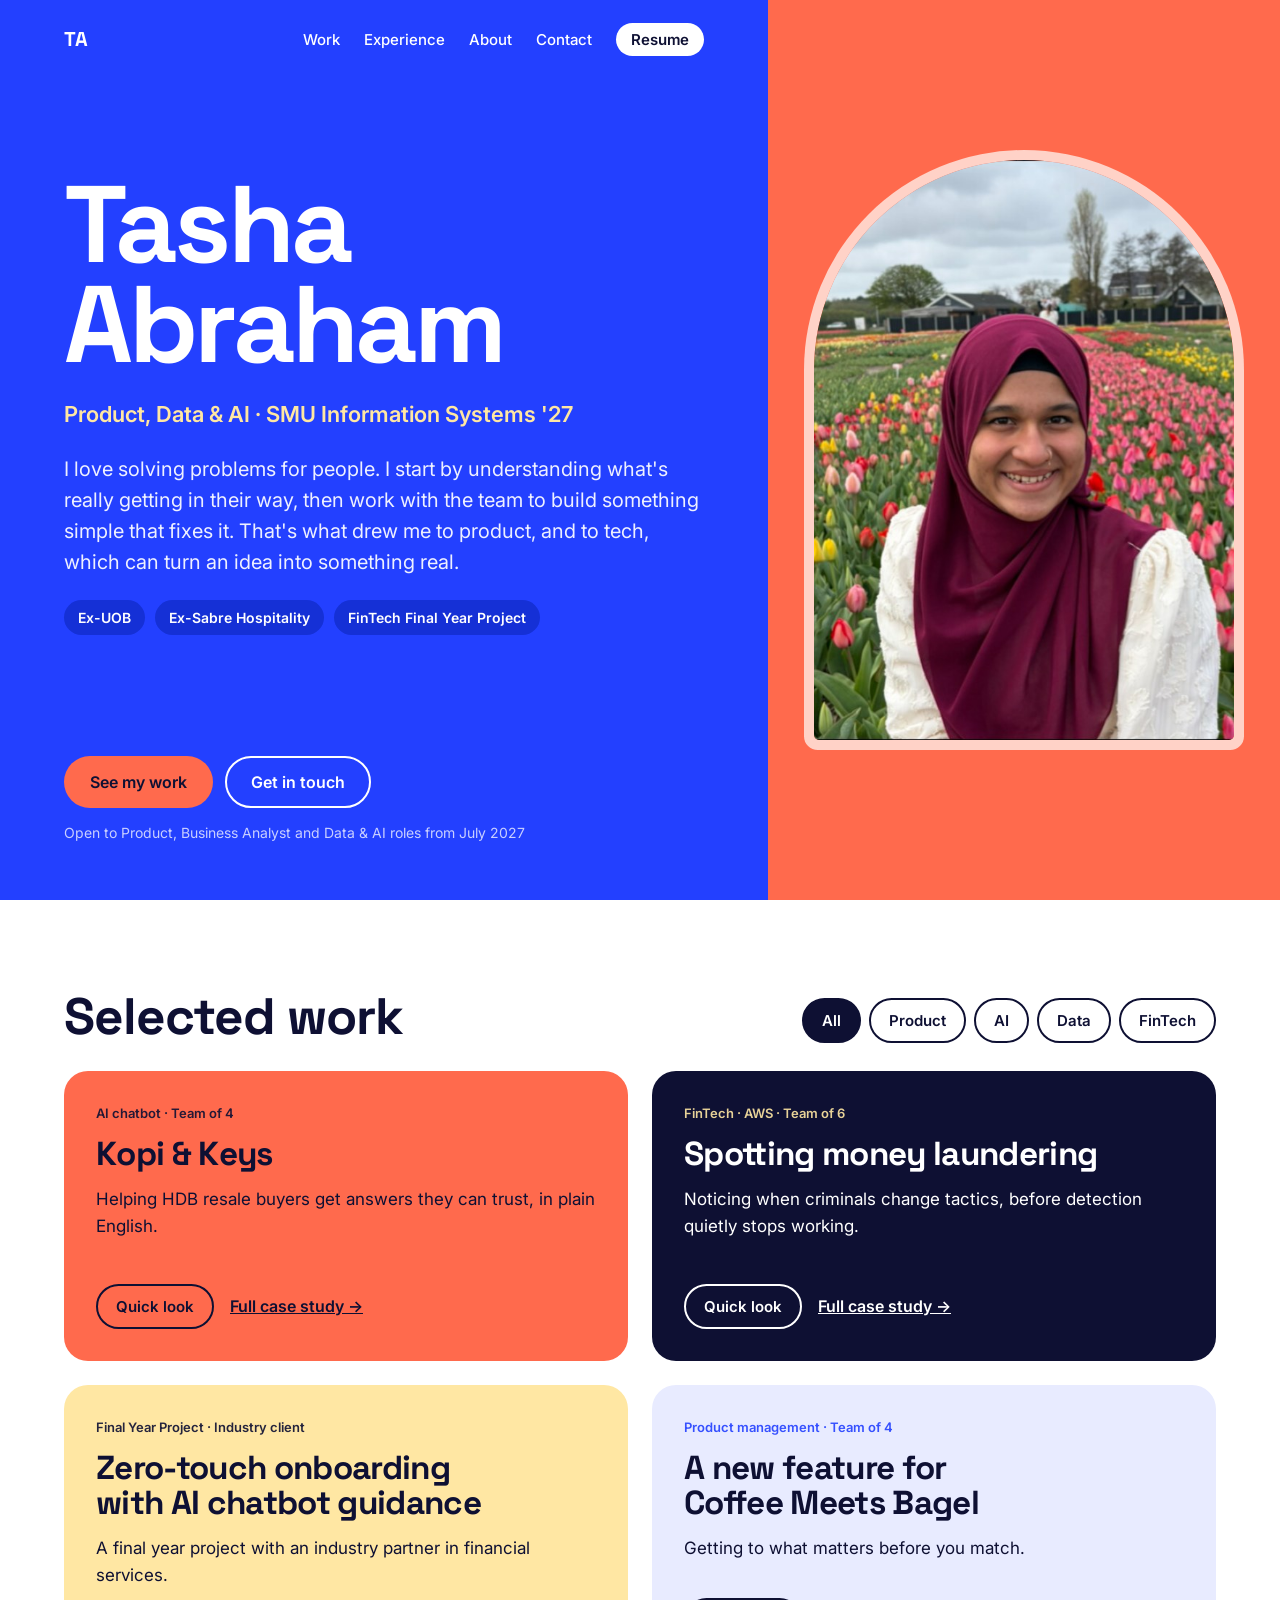
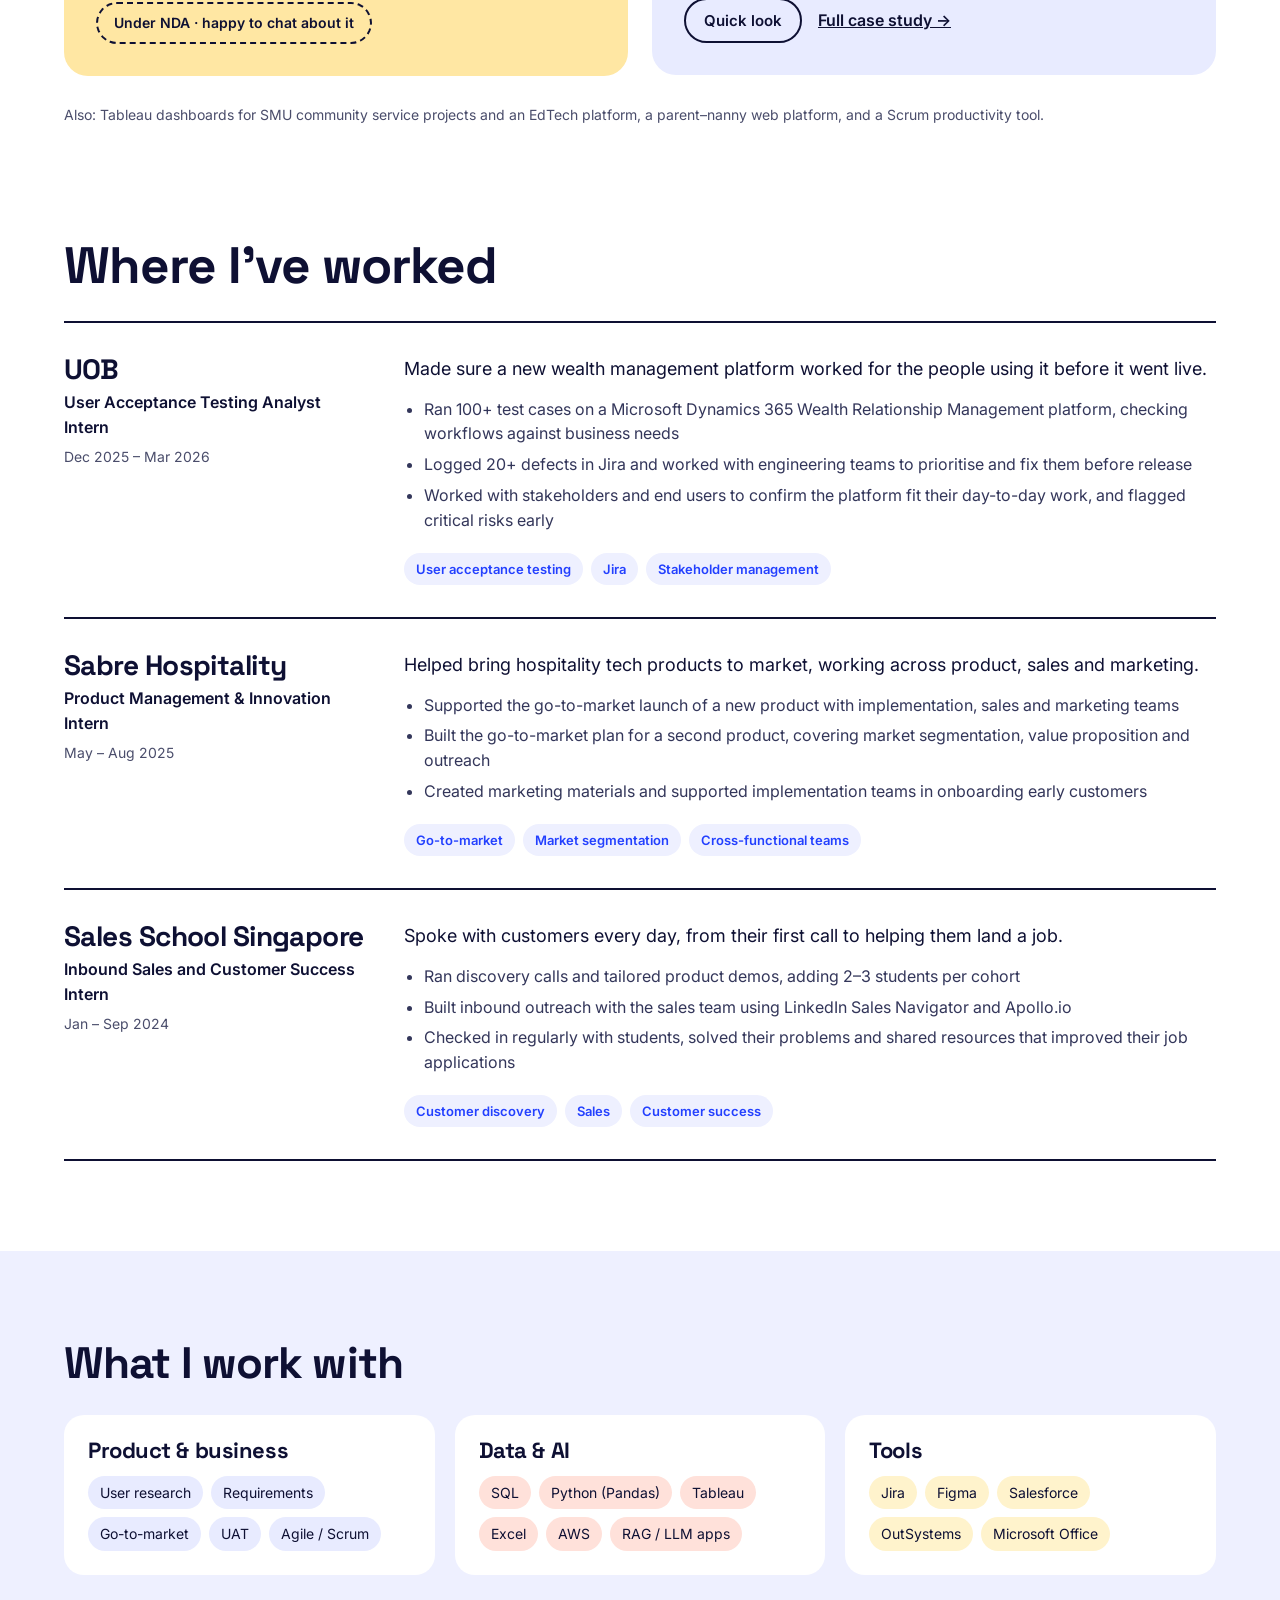
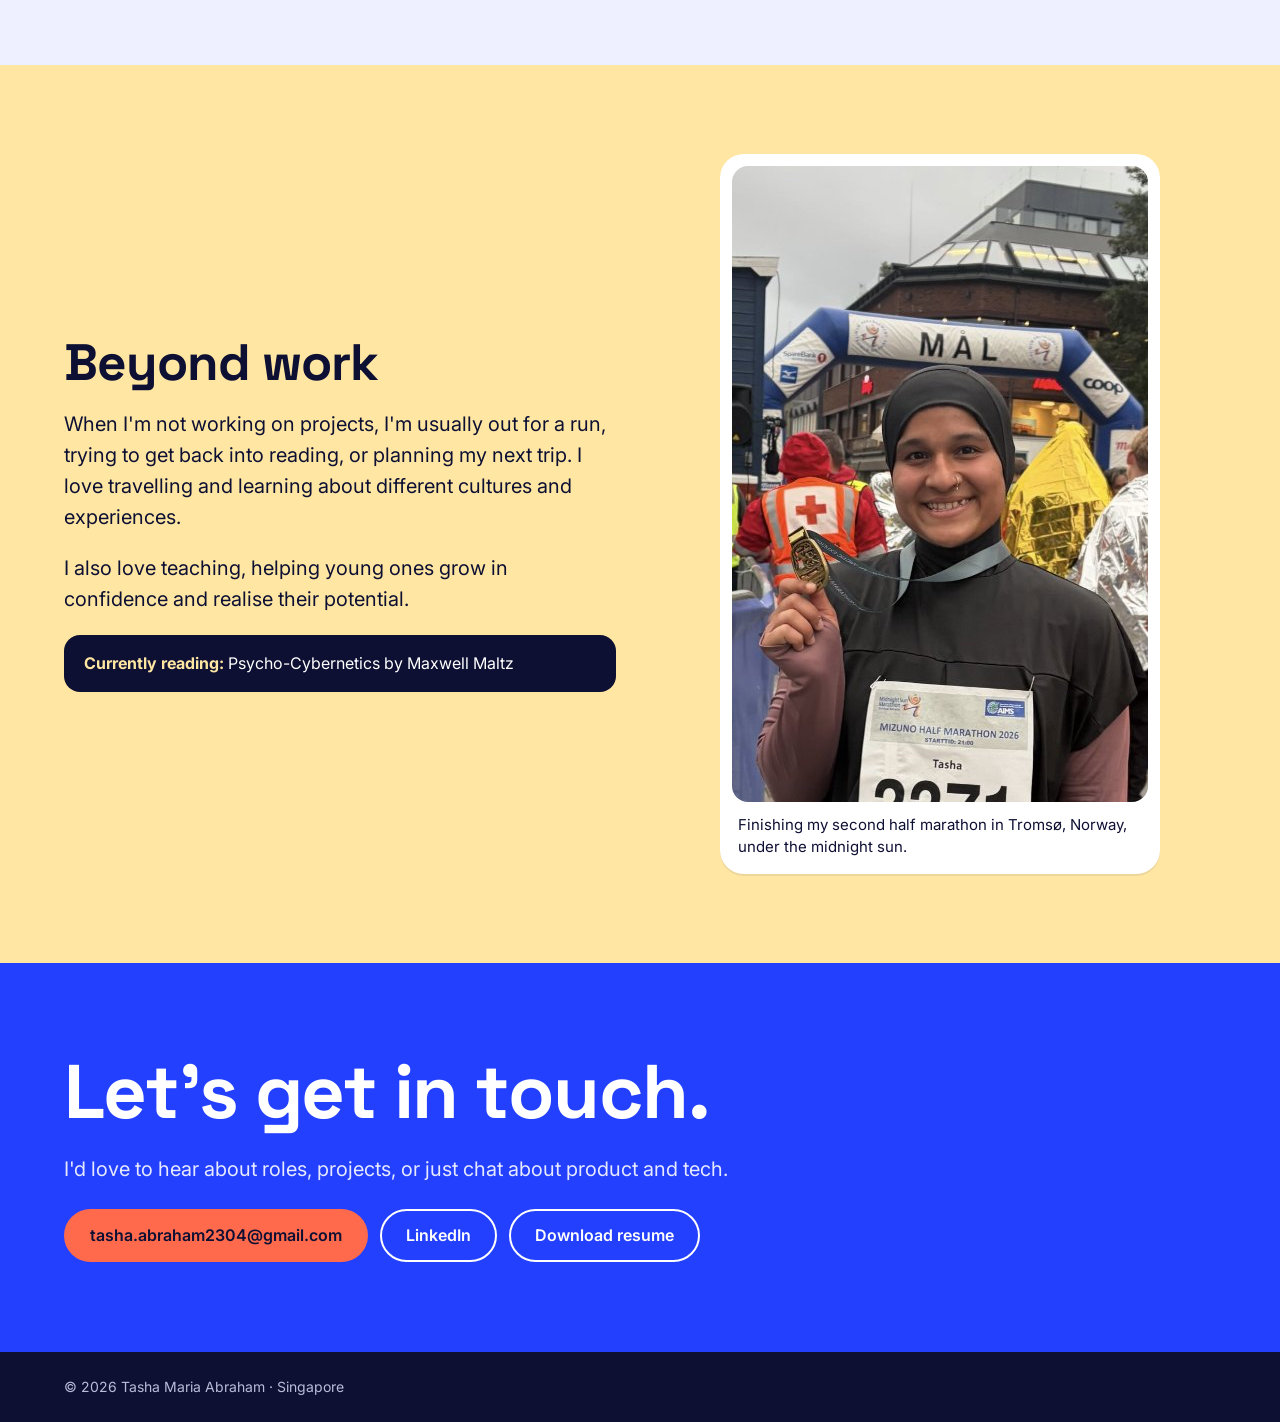
==== index.html @ 95b57c7f "Add files via upload" ====
<!DOCTYPE html>
<html lang="en">
<head>
<meta charset="utf-8">
<meta name="viewport" content="width=device-width, initial-scale=1">
<title>Tasha Abraham</title>
<meta name="description" content="Tasha Abraham: Product, Data & AI. SMU Information Systems, graduating July 2027.">
<link rel="preconnect" href="https://fonts.googleapis.com">
<link rel="preconnect" href="https://fonts.gstatic.com" crossorigin>
<link href="https://fonts.googleapis.com/css2?family=Space+Grotesk:wght@500;700&family=Inter:wght@400;500;600&display=swap" rel="stylesheet">
<link rel="stylesheet" href="style.css">
</head>
<body>

<section class="hero" id="top">
<div class="hero-main">
<nav class="nav" aria-label="Main">
<span class="logo">TA</span>
<ul>
<li><a href="#work">Work</a></li>
<li><a href="#experience">Experience</a></li>
<li><a href="#about">About</a></li>
<li><a href="#contact">Contact</a></li>
<li><a class="resume" href="Tasha_Abraham_Resume.pdf">Resume</a></li>
</ul>
</nav>
<div class="stack" style="gap:22px">
<h1>Tasha<br>Abraham</h1>
<p class="tag">Product, Data &amp; AI · SMU Information Systems '27</p>
<p class="lead" style="max-width:32em;color:#eef0ff">I love solving problems for people. I start by understanding what's really getting in their way, then work with the team to build something simple that fixes it. That's what drew me to product, and to tech, which can turn an idea into something real.</p>
<div class="row" style="gap:10px"><span class="chip">Ex-UOB</span><span class="chip">Ex-Sabre Hospitality</span><span class="chip">FinTech Final Year Project</span></div>
</div>
<div class="stack" style="gap:14px">
<div class="row"><a class="btn btn-coral" href="#work">See my work</a><a class="btn btn-line" href="#contact">Get in touch</a></div>
<p class="small" style="color:#c9cfff">Open to Product, Business Analyst and Data &amp; AI roles from July 2027</p>
</div>
</div>
<div class="hero-photo"><img src="assets/tasha.jpg" alt="Tasha smiling in a tulip field" width="420" height="580"></div>
</section>

<section class="band" id="work">
<div class="wrap stack" style="gap:28px">
<div class="row" style="justify-content:space-between;align-items:flex-end;gap:20px">
<h2 class="h2">Selected work</h2>
<div class="filters" role="group" aria-label="Filter projects">
<button class="filter" type="button" data-f="all" aria-pressed="true">All</button>
<button class="filter" type="button" data-f="product" aria-pressed="false">Product</button>
<button class="filter" type="button" data-f="ai" aria-pressed="false">AI</button>
<button class="filter" type="button" data-f="data" aria-pressed="false">Data</button>
<button class="filter" type="button" data-f="fintech" aria-pressed="false">FinTech</button>
</div>
</div>
<div class="cards">

<article class="card c-coral" data-tags="ai data">
<p class="kicker">AI chatbot · Team of 4</p>
<h3>Kopi &amp; Keys</h3>
<p class="lead" style="font-size:17px">Helping HDB resale buyers get answers they can trust, in plain English.</p>
<div class="more" id="more-kopi" hidden>
<p><strong>The problem:</strong> Buyers have to piece together rules from dozens of official pages and raw price data, and generic chatbots can be wrong.</p>
<p><strong>What we built:</strong> An AI advisor that quotes official rules and calculates prices from real sales, checking every fact before showing it.</p>
<p><strong>What happened:</strong> 18 of 21 price figures right, versus 0 for the same AI without our tools.</p>
</div>
<div class="actions"><button class="toggle" type="button" aria-expanded="false" aria-controls="more-kopi">Quick look</button><a href="kopi-keys.html">Full case study →</a></div>
</article>

<article class="card c-ink" data-tags="data fintech">
<p class="kicker">FinTech · AWS · Team of 6</p>
<h3>Spotting money laundering</h3>
<p class="lead" style="font-size:17px">Noticing when criminals change tactics, before detection quietly stops working.</p>
<div class="more" id="more-aml" hidden>
<p><strong>The problem:</strong> Laundering tactics change over time, and detection rules can stop catching them without anyone noticing.</p>
<p><strong>What we built:</strong> A weekly AWS pipeline that flags suspicious payments and warns when tactics really shift.</p>
<p><strong>What happened:</strong> New tactics were confirmed within 2 weeks, with no false alarms on the control data.</p>
</div>
<div class="actions"><button class="toggle" type="button" aria-expanded="false" aria-controls="more-aml">Quick look</button><a href="aml.html">Full case study →</a></div>
</article>

<article class="card c-butter" data-tags="product ai fintech">
<p class="kicker">Final Year Project · Industry client</p>
<h3>Zero-touch onboarding with AI chatbot guidance</h3>
<p class="lead" style="font-size:17px">A final year project with an industry partner in financial services.</p>
<div class="actions"><span class="nda">Under NDA · happy to chat about it</span></div>
</article>

<article class="card c-lav" data-tags="product">
<p class="kicker" style="color:var(--blue)">Product management · Team of 4</p>
<h3>A new feature for Coffee Meets Bagel</h3>
<p class="lead" style="font-size:17px">Getting to what matters before you match.</p>
<div class="more" id="more-cmb" hidden>
<p><strong>The problem:</strong> People chat for days before realising they were never compatible.</p>
<p><strong>What we built:</strong> A Figma prototype where you answer one of their prompts to send a like.</p>
<p><strong>What happened:</strong> Mentored by industry PMs, and learned to test every idea with real users.</p>
</div>
<div class="actions"><button class="toggle" type="button" aria-expanded="false" aria-controls="more-cmb">Quick look</button><a href="coffee-meets-bagel.html">Full case study →</a></div>
</article>

</div>
<p class="small muted">Also: Tableau dashboards for SMU community service projects and an EdTech platform, a parent–nanny web platform, and a Scrum productivity tool.</p>
</div>
</section>

<section class="band" id="experience" style="padding-top:24px">
<div class="wrap stack">
<h2 class="h2" style="margin-bottom:28px">Where I've worked</h2>
<div class="xp">
<div class="stack" style="gap:6px"><h3>UOB</h3><p style="font-weight:600">User Acceptance Testing Analyst Intern</p><p class="muted small">Dec 2025 – Mar 2026</p></div>
<div class="stack" style="gap:14px"><p class="lead" style="font-size:18px">Made sure a new wealth management platform worked for the people using it before it went live.</p>
<ul><li>Ran 100+ test cases on a Microsoft Dynamics 365 Wealth Relationship Management platform, checking workflows against business needs</li><li>Logged 20+ defects in Jira and worked with engineering teams to prioritise and fix them before release</li><li>Worked with stakeholders and end users to confirm the platform fit their day-to-day work, and flagged critical risks early</li></ul>
<div class="tags"><span>User acceptance testing</span><span>Jira</span><span>Stakeholder management</span></div></div>
</div>
<div class="xp">
<div class="stack" style="gap:6px"><h3>Sabre Hospitality</h3><p style="font-weight:600">Product Management &amp; Innovation Intern</p><p class="muted small">May – Aug 2025</p></div>
<div class="stack" style="gap:14px"><p class="lead" style="font-size:18px">Helped bring hospitality tech products to market, working across product, sales and marketing.</p>
<ul><li>Supported the go-to-market launch of a new product with implementation, sales and marketing teams</li><li>Built the go-to-market plan for a second product, covering market segmentation, value proposition and outreach</li><li>Created marketing materials and supported implementation teams in onboarding early customers</li></ul>
<div class="tags"><span>Go-to-market</span><span>Market segmentation</span><span>Cross-functional teams</span></div></div>
</div>
<div class="xp">
<div class="stack" style="gap:6px"><h3>Sales School Singapore</h3><p style="font-weight:600">Inbound Sales and Customer Success Intern</p><p class="muted small">Jan – Sep 2024</p></div>
<div class="stack" style="gap:14px"><p class="lead" style="font-size:18px">Spoke with customers every day, from their first call to helping them land a job.</p>
<ul><li>Ran discovery calls and tailored product demos, adding 2–3 students per cohort</li><li>Built inbound outreach with the sales team using LinkedIn Sales Navigator and Apollo.io</li><li>Checked in regularly with students, solved their problems and shared resources that improved their job applications</li></ul>
<div class="tags"><span>Customer discovery</span><span>Sales</span><span>Customer success</span></div></div>
</div>
</div>
</section>

<section class="band" style="background:var(--mist)">
<div class="wrap stack" style="gap:28px">
<h2 class="h2" style="font-size:clamp(30px,3.5vw,44px)">What I work with</h2>
<div class="grid3">
<div class="panel"><h3 style="font-size:22px">Product &amp; business</h3><div class="pills"><span style="background:var(--lav)">User research</span><span style="background:var(--lav)">Requirements</span><span style="background:var(--lav)">Go-to-market</span><span style="background:var(--lav)">UAT</span><span style="background:var(--lav)">Agile / Scrum</span></div></div>
<div class="panel"><h3 style="font-size:22px">Data &amp; AI</h3><div class="pills"><span style="background:#ffe1da">SQL</span><span style="background:#ffe1da">Python (Pandas)</span><span style="background:#ffe1da">Tableau</span><span style="background:#ffe1da">Excel</span><span style="background:#ffe1da">AWS</span><span style="background:#ffe1da">RAG / LLM apps</span></div></div>
<div class="panel"><h3 style="font-size:22px">Tools</h3><div class="pills"><span style="background:#fff3cc">Jira</span><span style="background:#fff3cc">Figma</span><span style="background:#fff3cc">Salesforce</span><span style="background:#fff3cc">OutSystems</span><span style="background:#fff3cc">Microsoft Office</span></div></div>
</div>
</div>
</section>

<section class="band" id="about" style="background:var(--butter)">
<div class="wrap beyond">
<div class="stack" style="gap:20px">
<h2 class="h2">Beyond work</h2>
<p class="lead">When I'm not working on projects, I'm usually out for a run, trying to get back into reading, or planning my next trip. I love travelling and learning about different cultures and experiences.</p>
<p class="lead">I also love teaching, helping young ones grow in confidence and realise their potential.</p>
<p class="reading"><strong>Currently reading:</strong> Psycho-Cybernetics by Maxwell Maltz</p>
</div>
<figure class="photo-card" style="max-width:440px;justify-self:center">
<img src="assets/run.jpg" alt="Tasha holding up her finisher's medal at the Tromsø half marathon finish line" width="568" height="636">
<figcaption>Finishing my second half marathon in Tromsø, Norway, under the midnight sun.</figcaption>
</figure>
</div>
</section>

<section class="band" id="contact" style="background:var(--blue);color:#fff">
<div class="wrap stack" style="gap:24px">
<h2 style="font-size:clamp(40px,6vw,76px);line-height:1.02">Let's get in touch.</h2>
<p class="lead" style="color:#e6e9ff">I'd love to hear about roles, projects, or just chat about product and tech.</p>
<div class="row">
<a class="btn btn-coral" href="mailto:tasha.abraham2304@gmail.com">tasha.abraham2304@gmail.com</a>
<a class="btn btn-line" href="https://www.linkedin.com/in/tasha-abraham">LinkedIn</a>
<a class="btn btn-line" href="Tasha_Abraham_Resume.pdf">Download resume</a>
</div>
</div>
</section>
<footer><div class="wrap">© 2026 Tasha Maria Abraham · Singapore</div></footer>

<script>
{
const filters = document.querySelectorAll('.filter');
const cards = document.querySelectorAll('.card');
filters.forEach(b => b.addEventListener('click', () => {
  const f = b.dataset.f;
  filters.forEach(x => x.setAttribute('aria-pressed', String(x === b)));
  cards.forEach(c => { c.hidden = !(f === 'all' || c.dataset.tags.split(' ').includes(f)); });
}));
document.querySelectorAll('.toggle').forEach(t => t.addEventListener('click', () => {
  const panel = document.getElementById(t.getAttribute('aria-controls'));
  const open = t.getAttribute('aria-expanded') === 'true';
  t.setAttribute('aria-expanded', String(!open));
  panel.hidden = open;
  t.textContent = open ? 'Quick look' : 'Show less';
}));
}
</script>
</body>
</html>
---- style.css ----
/*
VOICE  warm but confident personal portfolio, bold & modern
IDEA   colour-blocked editorial pages, like a well-designed product brochure
PICTURE Tasha's own photo in an arch on a coral panel; real project screens
COLOUR cobalt #2340ff ground, coral #ff6a4d, butter #ffe7a3, ink #0e1033
TYPE   Space Grotesk 700 display + Inter text
LAYOUT hero split 60/40 (stacks on phone), full-width colour bands below
*/
:root{color-scheme:light;--blue:#2340ff;--blue-d:#1530d6;--coral:#ff6a4d;--peach:#ffd2c7;--butter:#ffe7a3;--ink:#0e1033;--ink2:#1b1e4a;--mist:#eef0ff;--lav:#e8ebff;--muted:#4a4d6b}
*{box-sizing:border-box;min-width:0}
html{scroll-behavior:smooth;scroll-padding-top:24px}
body{margin:0;background:#fff;color:var(--ink);font:16px/1.55 Inter,system-ui,-apple-system,sans-serif;overflow-x:clip}
img{max-width:100%;display:block}
h1,h2,h3{font-family:"Space Grotesk",Inter,sans-serif;margin:0;letter-spacing:-.02em;line-height:1.05;text-wrap:balance}
p,ul{margin:0}
a{color:var(--blue)}
a:hover{color:var(--ink)}
:focus-visible{outline:3px solid var(--butter);outline-offset:3px;border-radius:6px}
button{font:inherit;cursor:pointer}
.band{padding:clamp(56px,7vw,96px) max(5vw,16px)}
.wrap{max-width:1240px;margin:0 auto}
.stack{display:flex;flex-direction:column}
.h2{font-size:clamp(32px,4vw,52px)}
.lead{font-size:clamp(17px,1.6vw,20px);line-height:1.55}
.muted{color:var(--muted)}
.small{font-size:14px}
.grid2{display:grid;grid-template-columns:repeat(2,minmax(0,1fr));gap:24px}
.grid3{display:grid;grid-template-columns:repeat(3,minmax(0,1fr));gap:20px}
.btn{display:inline-flex;align-items:center;min-height:48px;padding:12px 24px;border-radius:999px;font-weight:600;text-decoration:none;border:2px solid transparent}
.btn-coral{background:var(--coral);color:var(--ink)}
.btn-coral:hover{background:#ff8166;color:var(--ink)}
.btn-line{border-color:currentColor;color:inherit;background:transparent}
.btn-line:hover{background:rgba(255,255,255,.12);color:inherit}
.row{display:flex;gap:12px;flex-wrap:wrap;align-items:center}
.chip{display:inline-block;font-size:14px;font-weight:600;padding:7px 14px;border-radius:999px}

/* top bar used on inner pages */
.topbar{background:var(--blue);color:#fff;padding:18px max(5vw,16px);display:flex;justify-content:space-between;align-items:center;gap:16px;flex-wrap:wrap}
.topbar a{color:#fff;text-decoration:none;font-weight:500}
.logo{font-family:"Space Grotesk",sans-serif;font-weight:700;font-size:20px}

/* hero */
.hero{display:grid;grid-template-columns:minmax(0,1.5fr) minmax(0,1fr);min-height:min(100svh,900px)}
.hero-main{background:var(--blue);color:#fff;padding:24px max(5vw,16px) 56px;display:flex;flex-direction:column;justify-content:space-between;gap:40px}
.nav{display:flex;justify-content:space-between;align-items:center;gap:16px;flex-wrap:wrap}
.nav ul{list-style:none;padding:0;display:flex;gap:24px;flex-wrap:wrap;align-items:center}
.nav a{color:#fff;text-decoration:none;font-weight:500;font-size:15px}
.nav .resume{background:#fff;color:var(--ink);padding:7px 15px;border-radius:999px;font-weight:600}
.hero h1{font-size:clamp(60px,8.5vw,120px);line-height:.92;letter-spacing:-.035em}
.hero .tag{font-size:clamp(18px,1.8vw,22px);font-weight:600;color:var(--butter)}
.hero .chip{background:var(--blue-d);color:#fff}
.hero-photo{background:var(--coral);display:flex;align-items:center;justify-content:center;padding:40px 24px}
.hero-photo img{width:min(420px,100%);aspect-ratio:420/580;object-fit:cover;object-position:50% 40%;border-radius:999px 999px 24px 24px;box-shadow:0 0 0 10px var(--peach)}

/* work cards */
.filters{display:flex;gap:8px;flex-wrap:wrap}
.filter{min-height:44px;padding:9px 18px;border-radius:999px;border:2px solid var(--ink);background:#fff;color:var(--ink);font-weight:600;font-size:15px}
.filter[aria-pressed=true]{background:var(--ink);color:#fff}
.cards{display:grid;grid-template-columns:repeat(2,minmax(0,1fr));gap:24px;align-items:start}
.card{border-radius:24px;padding:32px;display:flex;flex-direction:column;gap:14px;min-height:290px}
.card[hidden]{display:none}
.card h3{font-size:clamp(28px,2.6vw,34px)}
.card .kicker{font-size:13px;font-weight:600;opacity:.9}
.card .more{display:flex;flex-direction:column;gap:12px;padding-top:12px;border-top:1px solid currentColor;font-size:15px}
.card .more[hidden]{display:none}
.card .actions{margin-top:auto;display:flex;gap:16px;align-items:center;flex-wrap:wrap}
.card .toggle{background:transparent;color:inherit;border:2px solid currentColor;border-radius:999px;padding:9px 18px;font-weight:600;font-size:15px;min-height:44px}
.card .actions a{color:inherit;font-weight:600}
.c-coral{background:var(--coral);color:var(--ink)}
.c-ink{background:var(--ink);color:#fff}
.c-ink .kicker{color:var(--butter)}
.c-butter{background:var(--butter);color:var(--ink)}
.c-lav{background:var(--lav);color:var(--ink)}
.nda{border:2px dashed currentColor;border-radius:999px;padding:8px 16px;font-weight:600;font-size:14px}

/* experience */
.xp{display:grid;grid-template-columns:300px minmax(0,1fr);gap:40px;padding:32px 0;border-top:2px solid var(--ink)}
.xp:last-child{border-bottom:2px solid var(--ink)}
.xp h3{font-size:28px}
.xp ul{padding-left:20px;color:#33365a}
.xp li{margin-bottom:6px}
.tags{display:flex;flex-wrap:wrap;gap:8px}
.tags span{background:var(--mist);color:var(--blue);font-size:13px;font-weight:600;padding:6px 12px;border-radius:999px}

/* skills */
.panel{background:#fff;border-radius:20px;padding:24px;display:flex;flex-direction:column;gap:14px}
.pills{display:flex;flex-wrap:wrap;gap:8px}
.pills span{padding:6px 12px;border-radius:999px;font-size:14px}

/* beyond work */
.beyond{display:grid;grid-template-columns:minmax(0,1fr) minmax(0,1fr);gap:48px;align-items:center}
.photo-card{margin:0;background:#fff;border-radius:24px;padding:12px 12px 16px;box-shadow:0 2px 0 rgba(14,16,51,.08)}
.photo-card img{width:100%;aspect-ratio:4/5;object-fit:cover;border-radius:16px}
.photo-card figcaption{font-size:15px;padding:12px 6px 0;line-height:1.45}
.photos{display:grid;grid-template-columns:repeat(2,minmax(0,1fr));gap:20px}
.reading{background:var(--ink);color:#fff;border-radius:16px;padding:16px 20px;font-size:16px}
.reading strong{color:var(--butter)}

/* case studies */
.cs-hero h1{font-size:clamp(40px,6vw,80px);line-height:1.02;max-width:13em}
.meta{display:grid;grid-template-columns:repeat(3,minmax(0,1fr));gap:16px}
.meta div{border-radius:16px;padding:18px}
.meta p:first-child{font-size:13px;font-weight:600}
.meta p:last-child{font-size:16px;font-weight:600;margin-top:6px}
.stat{background:#fff;border-radius:20px;padding:26px}
.stat b{display:block;font-family:"Space Grotesk",sans-serif;font-size:clamp(40px,4.5vw,56px);color:var(--blue);line-height:1.05;white-space:nowrap}
.tile{border-radius:20px;padding:26px;display:flex;flex-direction:column;gap:10px}
.tile h3{font-size:24px}
.pipe{display:grid;grid-template-columns:repeat(5,minmax(0,1fr));gap:12px}
.pipe div{background:#fff;border-radius:18px;padding:20px;display:flex;flex-direction:column;gap:8px}
.pipe .hot{background:var(--coral)}
.pipe p:first-child{font-size:13px;font-weight:600;color:var(--blue)}
.pipe .hot p:first-child{color:var(--ink)}
.check{background:var(--mist);border-radius:14px;padding:14px 18px}
.bubble{border-radius:22px 22px 22px 6px;padding:20px 22px;font-size:18px;line-height:1.45;max-width:30em}
.bubble.r{border-radius:22px 22px 6px 22px;align-self:flex-end}
.next{background:var(--blue);color:#fff;padding:56px max(5vw,16px)}

/* AML demo */
.demo{background:var(--ink);color:#fff;border-radius:28px;padding:clamp(20px,3vw,32px);display:flex;flex-direction:column;gap:24px}
.round{width:48px;height:48px;border-radius:999px;font-size:22px;border:2px solid #3a3d73;background:var(--ink2);color:#fff}
.round.go{background:var(--coral);border-color:var(--coral);color:var(--ink)}
.chart{position:relative;height:220px;display:grid;grid-template-columns:repeat(12,minmax(0,1fr));gap:8px;align-items:end;border-bottom:2px solid #3a3d73}
.chart button{border:0;border-radius:8px 8px 0 0;padding:0;min-height:6px}
.chart button.on{outline:3px solid #fff;outline-offset:2px}
.line{position:absolute;left:0;right:0;border-top:2px dashed var(--butter);pointer-events:none}
.line span{position:absolute;right:0;top:-24px;font-size:13px;color:var(--butter);background:var(--ink);padding:0 6px}
.weeks{display:grid;grid-template-columns:repeat(12,minmax(0,1fr));gap:8px;margin-top:-14px;font-size:13px;color:#b9bcd9;text-align:center}
.meter{background:var(--ink2);border-radius:999px;height:18px;overflow:hidden}
.meter i{display:block;height:100%;background:var(--coral);transition:width .3s}
.status{border-radius:20px;padding:22px 24px;display:flex;flex-direction:column;gap:8px}

/* CMB steps */
.steps{display:flex;flex-direction:column;gap:10px}
.step{text-align:left;border-radius:18px;padding:20px 22px;min-height:44px;border:2px solid #d6dafc;background:#fff;color:var(--ink)}
.step[aria-pressed=true]{background:var(--blue);border-color:var(--blue);color:#fff}
.step small{display:block;font-size:13px;font-weight:600;margin-bottom:4px}
.step b{display:block;font-family:"Space Grotesk",sans-serif;font-size:24px}
.step span{display:block;margin-top:6px;line-height:1.5}
.phone{background:var(--coral);border-radius:32px;padding:40px 24px;display:flex;justify-content:center}
.phone img{width:min(300px,100%);border-radius:28px;border:8px solid var(--ink);background:#fff}

footer{background:var(--ink);color:#b9bcd9;padding:24px max(5vw,16px);font-size:14px}

@media (max-width:860px){
.hero{grid-template-columns:minmax(0,1fr);min-height:0}
.hero-photo{padding:32px 16px}
.hero-photo img{width:min(320px,100%)}
.grid2,.cards,.beyond,.grid3{grid-template-columns:minmax(0,1fr)}
.xp{grid-template-columns:minmax(0,1fr);gap:14px}
.pipe{grid-template-columns:minmax(0,1fr)}
.meta{grid-template-columns:minmax(0,1fr)}
}
@media (max-width:520px){.chart{gap:4px}.weeks{gap:4px;font-size:12px}.photos{grid-template-columns:minmax(0,1fr)}}
@media (prefers-reduced-motion:reduce){html{scroll-behavior:auto}.meter i{transition:none}}
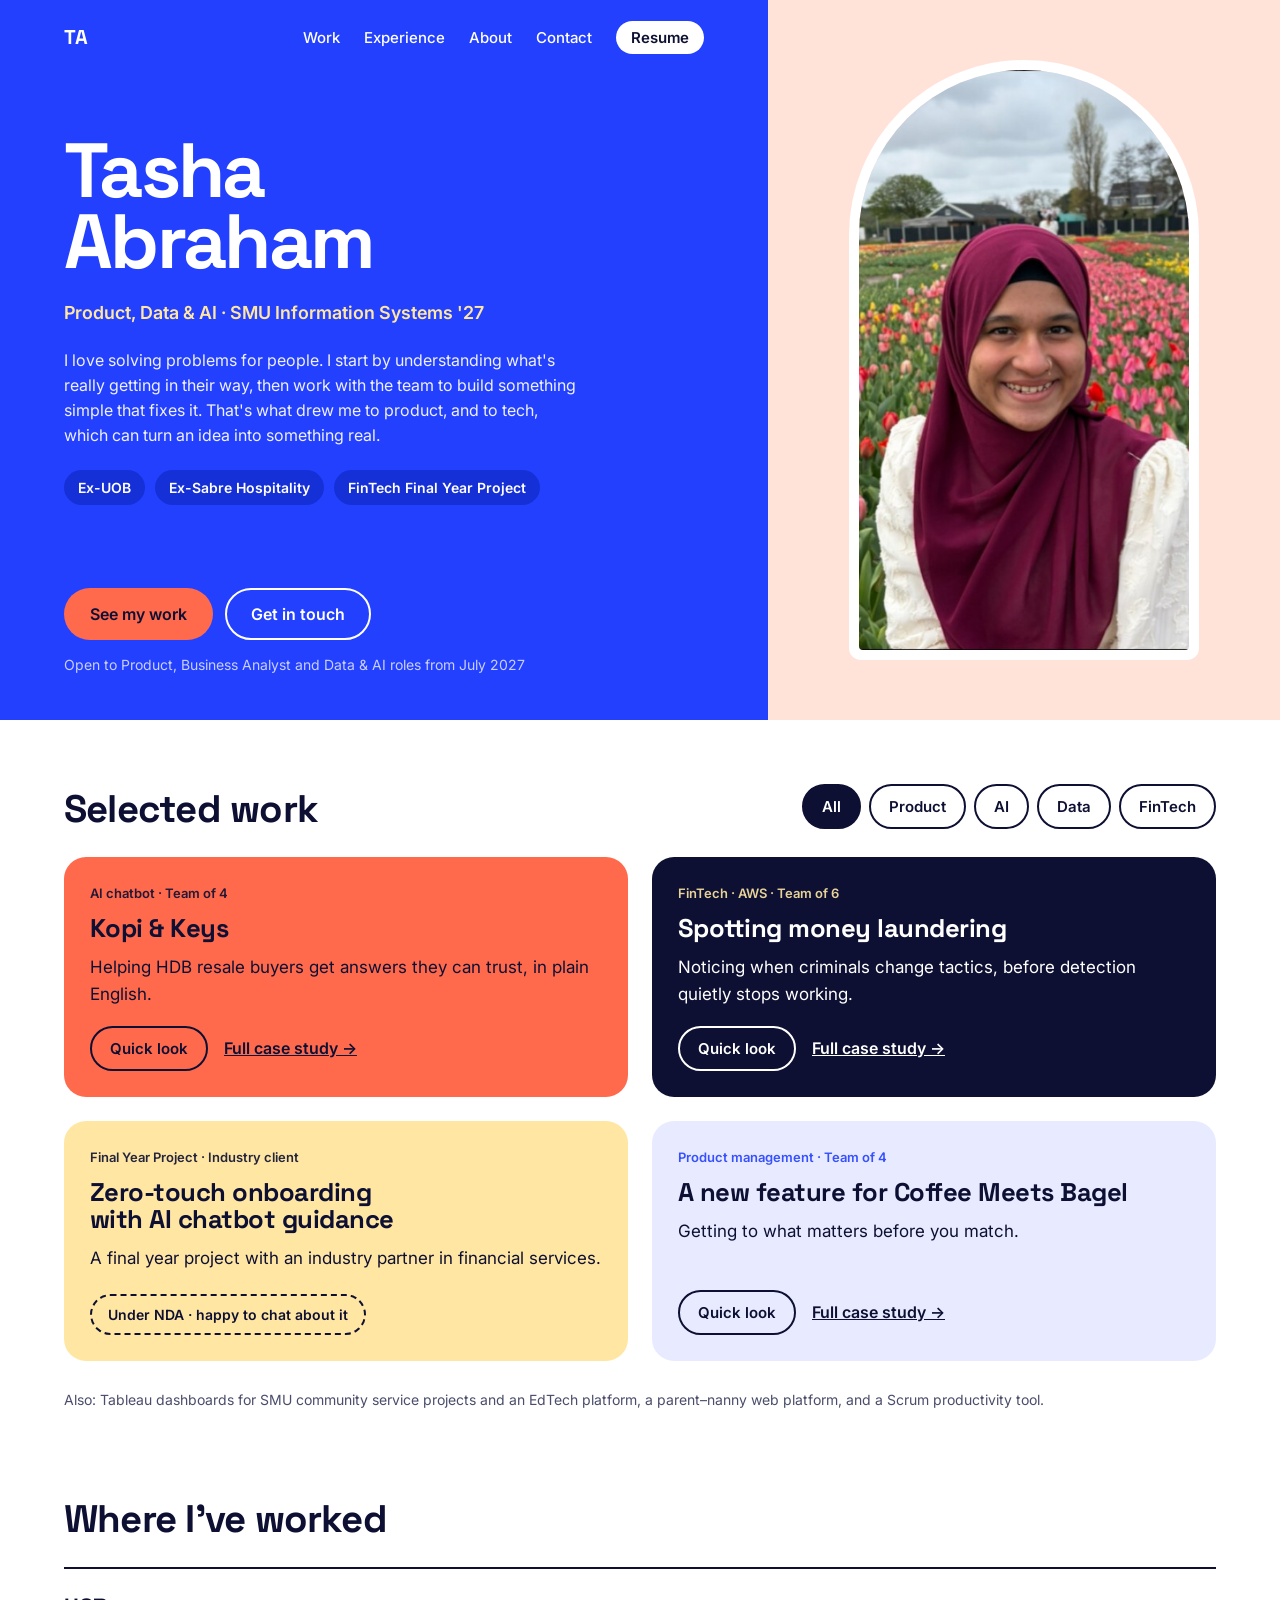
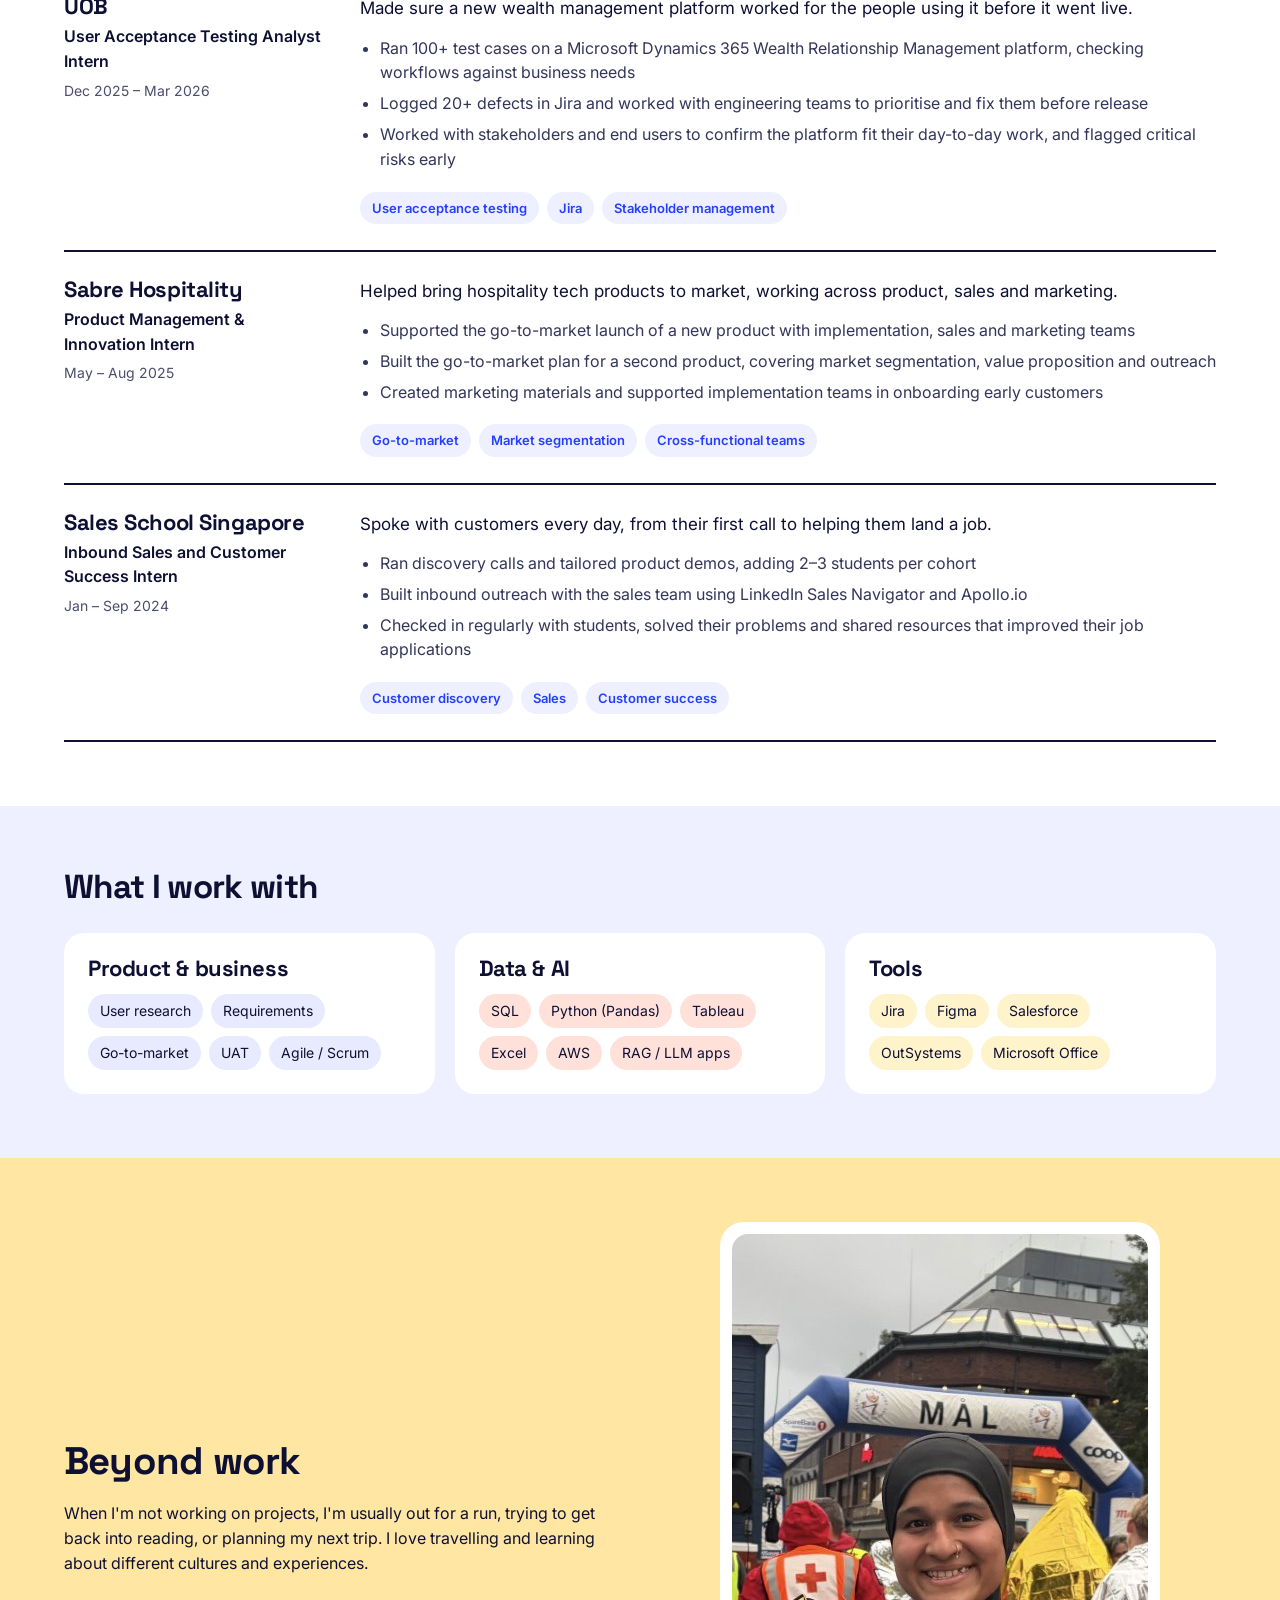
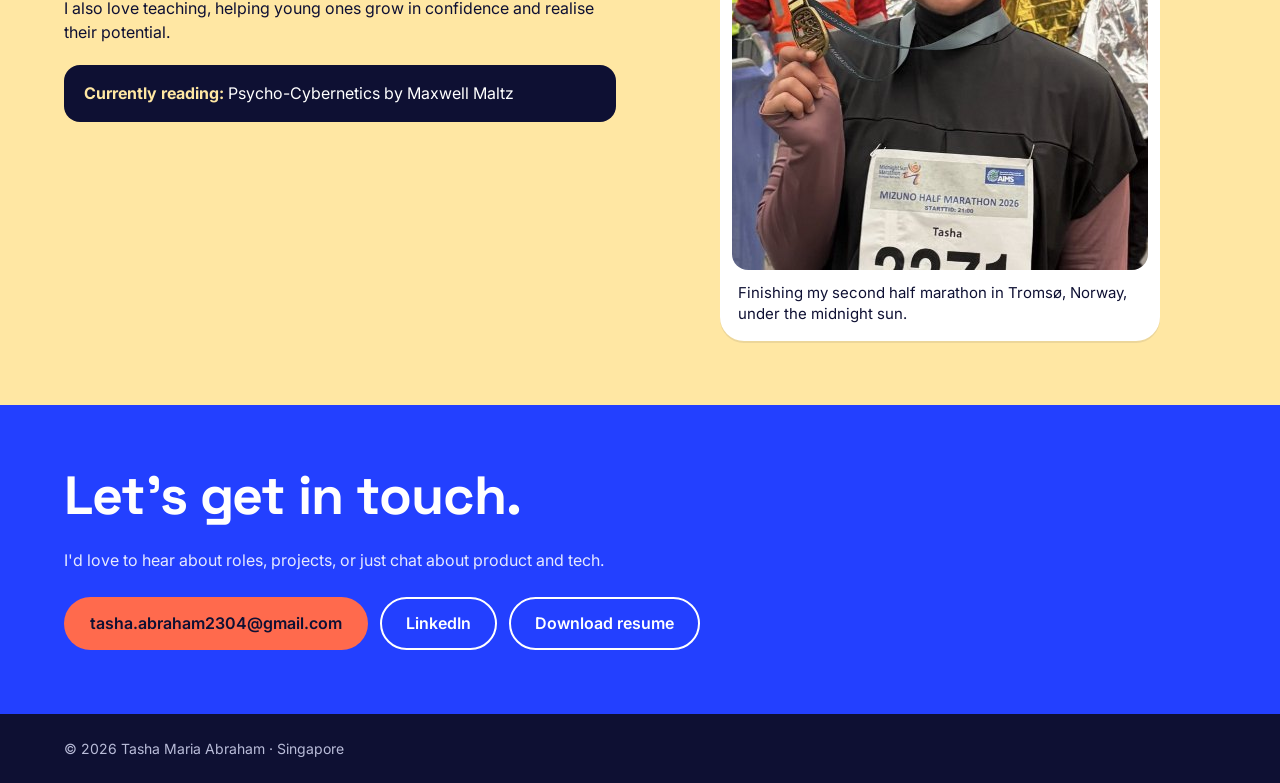
==== commit c0120216: "Add files via upload" ====
--- a/index.html
+++ b/index.html
@@ -105,19 +105,19 @@
 <h2 class="h2" style="margin-bottom:28px">Where I've worked</h2>
 <div class="xp">
 <div class="stack" style="gap:6px"><h3>UOB</h3><p style="font-weight:600">User Acceptance Testing Analyst Intern</p><p class="muted small">Dec 2025 – Mar 2026</p></div>
-<div class="stack" style="gap:14px"><p class="lead" style="font-size:18px">Made sure a new wealth management platform worked for the people using it before it went live.</p>
+<div class="stack" style="gap:14px"><p class="lead" style="font-size:17px">Made sure a new wealth management platform worked for the people using it before it went live.</p>
 <ul><li>Ran 100+ test cases on a Microsoft Dynamics 365 Wealth Relationship Management platform, checking workflows against business needs</li><li>Logged 20+ defects in Jira and worked with engineering teams to prioritise and fix them before release</li><li>Worked with stakeholders and end users to confirm the platform fit their day-to-day work, and flagged critical risks early</li></ul>
 <div class="tags"><span>User acceptance testing</span><span>Jira</span><span>Stakeholder management</span></div></div>
 </div>
 <div class="xp">
 <div class="stack" style="gap:6px"><h3>Sabre Hospitality</h3><p style="font-weight:600">Product Management &amp; Innovation Intern</p><p class="muted small">May – Aug 2025</p></div>
-<div class="stack" style="gap:14px"><p class="lead" style="font-size:18px">Helped bring hospitality tech products to market, working across product, sales and marketing.</p>
+<div class="stack" style="gap:14px"><p class="lead" style="font-size:17px">Helped bring hospitality tech products to market, working across product, sales and marketing.</p>
 <ul><li>Supported the go-to-market launch of a new product with implementation, sales and marketing teams</li><li>Built the go-to-market plan for a second product, covering market segmentation, value proposition and outreach</li><li>Created marketing materials and supported implementation teams in onboarding early customers</li></ul>
 <div class="tags"><span>Go-to-market</span><span>Market segmentation</span><span>Cross-functional teams</span></div></div>
 </div>
 <div class="xp">
 <div class="stack" style="gap:6px"><h3>Sales School Singapore</h3><p style="font-weight:600">Inbound Sales and Customer Success Intern</p><p class="muted small">Jan – Sep 2024</p></div>
-<div class="stack" style="gap:14px"><p class="lead" style="font-size:18px">Spoke with customers every day, from their first call to helping them land a job.</p>
+<div class="stack" style="gap:14px"><p class="lead" style="font-size:17px">Spoke with customers every day, from their first call to helping them land a job.</p>
 <ul><li>Ran discovery calls and tailored product demos, adding 2–3 students per cohort</li><li>Built inbound outreach with the sales team using LinkedIn Sales Navigator and Apollo.io</li><li>Checked in regularly with students, solved their problems and shared resources that improved their job applications</li></ul>
 <div class="tags"><span>Customer discovery</span><span>Sales</span><span>Customer success</span></div></div>
 </div>
@@ -126,7 +126,7 @@
 
 <section class="band" style="background:var(--mist)">
 <div class="wrap stack" style="gap:28px">
-<h2 class="h2" style="font-size:clamp(30px,3.5vw,44px)">What I work with</h2>
+<h2 class="h2" style="font-size:clamp(25px,2.6vw,34px)">What I work with</h2>
 <div class="grid3">
 <div class="panel"><h3 style="font-size:22px">Product &amp; business</h3><div class="pills"><span style="background:var(--lav)">User research</span><span style="background:var(--lav)">Requirements</span><span style="background:var(--lav)">Go-to-market</span><span style="background:var(--lav)">UAT</span><span style="background:var(--lav)">Agile / Scrum</span></div></div>
 <div class="panel"><h3 style="font-size:22px">Data &amp; AI</h3><div class="pills"><span style="background:#ffe1da">SQL</span><span style="background:#ffe1da">Python (Pandas)</span><span style="background:#ffe1da">Tableau</span><span style="background:#ffe1da">Excel</span><span style="background:#ffe1da">AWS</span><span style="background:#ffe1da">RAG / LLM apps</span></div></div>
@@ -152,7 +152,7 @@
 
 <section class="band" id="contact" style="background:var(--blue);color:#fff">
 <div class="wrap stack" style="gap:24px">
-<h2 style="font-size:clamp(40px,6vw,76px);line-height:1.02">Let's get in touch.</h2>
+<h2 style="font-size:clamp(32px,4.2vw,54px);line-height:1.02">Let's get in touch.</h2>
 <p class="lead" style="color:#e6e9ff">I'd love to hear about roles, projects, or just chat about product and tech.</p>
 <div class="row">
 <a class="btn btn-coral" href="mailto:tasha.abraham2304@gmail.com">tasha.abraham2304@gmail.com</a>
--- a/style.css
+++ b/style.css
@@ -17,11 +17,11 @@
 a:hover{color:var(--ink)}
 :focus-visible{outline:3px solid var(--butter);outline-offset:3px;border-radius:6px}
 button{font:inherit;cursor:pointer}
-.band{padding:clamp(56px,7vw,96px) max(5vw,16px)}
+.band{padding:clamp(44px,5vw,76px) max(5vw,16px)}
 .wrap{max-width:1240px;margin:0 auto}
 .stack{display:flex;flex-direction:column}
-.h2{font-size:clamp(32px,4vw,52px)}
-.lead{font-size:clamp(17px,1.6vw,20px);line-height:1.55}
+.h2{font-size:clamp(28px,3vw,40px)}
+.lead{font-size:clamp(16px,1.25vw,18px);line-height:1.55}
 .muted{color:var(--muted)}
 .small{font-size:14px}
 .grid2{display:grid;grid-template-columns:repeat(2,minmax(0,1fr));gap:24px}
@@ -40,26 +40,26 @@
 .logo{font-family:"Space Grotesk",sans-serif;font-weight:700;font-size:20px}
 
 /* hero */
-.hero{display:grid;grid-template-columns:minmax(0,1.5fr) minmax(0,1fr);min-height:min(100svh,900px)}
-.hero-main{background:var(--blue);color:#fff;padding:24px max(5vw,16px) 56px;display:flex;flex-direction:column;justify-content:space-between;gap:40px}
+.hero{display:grid;grid-template-columns:minmax(0,1.5fr) minmax(0,1fr);min-height:min(86svh,720px)}
+.hero-main{background:var(--blue);color:#fff;padding:22px max(5vw,16px) 44px;display:flex;flex-direction:column;justify-content:space-between;gap:40px}
 .nav{display:flex;justify-content:space-between;align-items:center;gap:16px;flex-wrap:wrap}
 .nav ul{list-style:none;padding:0;display:flex;gap:24px;flex-wrap:wrap;align-items:center}
 .nav a{color:#fff;text-decoration:none;font-weight:500;font-size:15px}
 .nav .resume{background:#fff;color:var(--ink);padding:7px 15px;border-radius:999px;font-weight:600}
-.hero h1{font-size:clamp(60px,8.5vw,120px);line-height:.92;letter-spacing:-.035em}
-.hero .tag{font-size:clamp(18px,1.8vw,22px);font-weight:600;color:var(--butter)}
+.hero h1{font-size:clamp(48px,6vw,84px);line-height:.92;letter-spacing:-.035em}
+.hero .tag{font-size:clamp(16px,1.4vw,19px);font-weight:600;color:var(--butter)}
 .hero .chip{background:var(--blue-d);color:#fff}
-.hero-photo{background:var(--coral);display:flex;align-items:center;justify-content:center;padding:40px 24px}
-.hero-photo img{width:min(420px,100%);aspect-ratio:420/580;object-fit:cover;object-position:50% 40%;border-radius:999px 999px 24px 24px;box-shadow:0 0 0 10px var(--peach)}
+.hero-photo{background:#ffe3d9;display:flex;align-items:center;justify-content:center;padding:40px 24px}
+.hero-photo img{width:min(330px,100%);aspect-ratio:420/580;object-fit:cover;object-position:50% 40%;border-radius:999px 999px 24px 24px;box-shadow:0 0 0 10px #ffffff}
 
 /* work cards */
 .filters{display:flex;gap:8px;flex-wrap:wrap}
 .filter{min-height:44px;padding:9px 18px;border-radius:999px;border:2px solid var(--ink);background:#fff;color:var(--ink);font-weight:600;font-size:15px}
 .filter[aria-pressed=true]{background:var(--ink);color:#fff}
 .cards{display:grid;grid-template-columns:repeat(2,minmax(0,1fr));gap:24px;align-items:start}
-.card{border-radius:24px;padding:32px;display:flex;flex-direction:column;gap:14px;min-height:290px}
+.card{border-radius:22px;padding:26px;display:flex;flex-direction:column;gap:12px;min-height:240px}
 .card[hidden]{display:none}
-.card h3{font-size:clamp(28px,2.6vw,34px)}
+.card h3{font-size:clamp(23px,2vw,27px)}
 .card .kicker{font-size:13px;font-weight:600;opacity:.9}
 .card .more{display:flex;flex-direction:column;gap:12px;padding-top:12px;border-top:1px solid currentColor;font-size:15px}
 .card .more[hidden]{display:none}
@@ -74,9 +74,9 @@
 .nda{border:2px dashed currentColor;border-radius:999px;padding:8px 16px;font-weight:600;font-size:14px}
 
 /* experience */
-.xp{display:grid;grid-template-columns:300px minmax(0,1fr);gap:40px;padding:32px 0;border-top:2px solid var(--ink)}
+.xp{display:grid;grid-template-columns:260px minmax(0,1fr);gap:36px;padding:26px 0;border-top:2px solid var(--ink)}
 .xp:last-child{border-bottom:2px solid var(--ink)}
-.xp h3{font-size:28px}
+.xp h3{font-size:22px}
 .xp ul{padding-left:20px;color:#33365a}
 .xp li{margin-bottom:6px}
 .tags{display:flex;flex-wrap:wrap;gap:8px}
@@ -97,22 +97,22 @@
 .reading strong{color:var(--butter)}
 
 /* case studies */
-.cs-hero h1{font-size:clamp(40px,6vw,80px);line-height:1.02;max-width:13em}
+.cs-hero h1{font-size:clamp(34px,4.4vw,58px);line-height:1.02;max-width:13em}
 .meta{display:grid;grid-template-columns:repeat(3,minmax(0,1fr));gap:16px}
 .meta div{border-radius:16px;padding:18px}
 .meta p:first-child{font-size:13px;font-weight:600}
 .meta p:last-child{font-size:16px;font-weight:600;margin-top:6px}
 .stat{background:#fff;border-radius:20px;padding:26px}
-.stat b{display:block;font-family:"Space Grotesk",sans-serif;font-size:clamp(40px,4.5vw,56px);color:var(--blue);line-height:1.05;white-space:nowrap}
+.stat b{display:block;font-family:"Space Grotesk",sans-serif;font-size:clamp(34px,3.4vw,44px);color:var(--blue);line-height:1.05;white-space:nowrap}
 .tile{border-radius:20px;padding:26px;display:flex;flex-direction:column;gap:10px}
-.tile h3{font-size:24px}
+.tile h3{font-size:20px}
 .pipe{display:grid;grid-template-columns:repeat(5,minmax(0,1fr));gap:12px}
 .pipe div{background:#fff;border-radius:18px;padding:20px;display:flex;flex-direction:column;gap:8px}
 .pipe .hot{background:var(--coral)}
 .pipe p:first-child{font-size:13px;font-weight:600;color:var(--blue)}
 .pipe .hot p:first-child{color:var(--ink)}
 .check{background:var(--mist);border-radius:14px;padding:14px 18px}
-.bubble{border-radius:22px 22px 22px 6px;padding:20px 22px;font-size:18px;line-height:1.45;max-width:30em}
+.bubble{border-radius:22px 22px 22px 6px;padding:18px 20px;font-size:16px;line-height:1.45;max-width:30em}
 .bubble.r{border-radius:22px 22px 6px 22px;align-self:flex-end}
 .next{background:var(--blue);color:#fff;padding:56px max(5vw,16px)}
 
@@ -120,7 +120,7 @@
 .demo{background:var(--ink);color:#fff;border-radius:28px;padding:clamp(20px,3vw,32px);display:flex;flex-direction:column;gap:24px}
 .round{width:48px;height:48px;border-radius:999px;font-size:22px;border:2px solid #3a3d73;background:var(--ink2);color:#fff}
 .round.go{background:var(--coral);border-color:var(--coral);color:var(--ink)}
-.chart{position:relative;height:220px;display:grid;grid-template-columns:repeat(12,minmax(0,1fr));gap:8px;align-items:end;border-bottom:2px solid #3a3d73}
+.chart{position:relative;height:180px;display:grid;grid-template-columns:repeat(12,minmax(0,1fr));gap:8px;align-items:end;border-bottom:2px solid #3a3d73}
 .chart button{border:0;border-radius:8px 8px 0 0;padding:0;min-height:6px}
 .chart button.on{outline:3px solid #fff;outline-offset:2px}
 .line{position:absolute;left:0;right:0;border-top:2px dashed var(--butter);pointer-events:none}
@@ -135,10 +135,10 @@
 .step{text-align:left;border-radius:18px;padding:20px 22px;min-height:44px;border:2px solid #d6dafc;background:#fff;color:var(--ink)}
 .step[aria-pressed=true]{background:var(--blue);border-color:var(--blue);color:#fff}
 .step small{display:block;font-size:13px;font-weight:600;margin-bottom:4px}
-.step b{display:block;font-family:"Space Grotesk",sans-serif;font-size:24px}
+.step b{display:block;font-family:"Space Grotesk",sans-serif;font-size:20px}
 .step span{display:block;margin-top:6px;line-height:1.5}
-.phone{background:var(--coral);border-radius:32px;padding:40px 24px;display:flex;justify-content:center}
-.phone img{width:min(300px,100%);border-radius:28px;border:8px solid var(--ink);background:#fff}
+.phone{background:#ffe3d9;border-radius:32px;padding:40px 24px;display:flex;justify-content:center}
+.phone img{width:min(260px,100%);border-radius:28px;border:8px solid var(--ink);background:#fff}
 
 footer{background:var(--ink);color:#b9bcd9;padding:24px max(5vw,16px);font-size:14px}
 
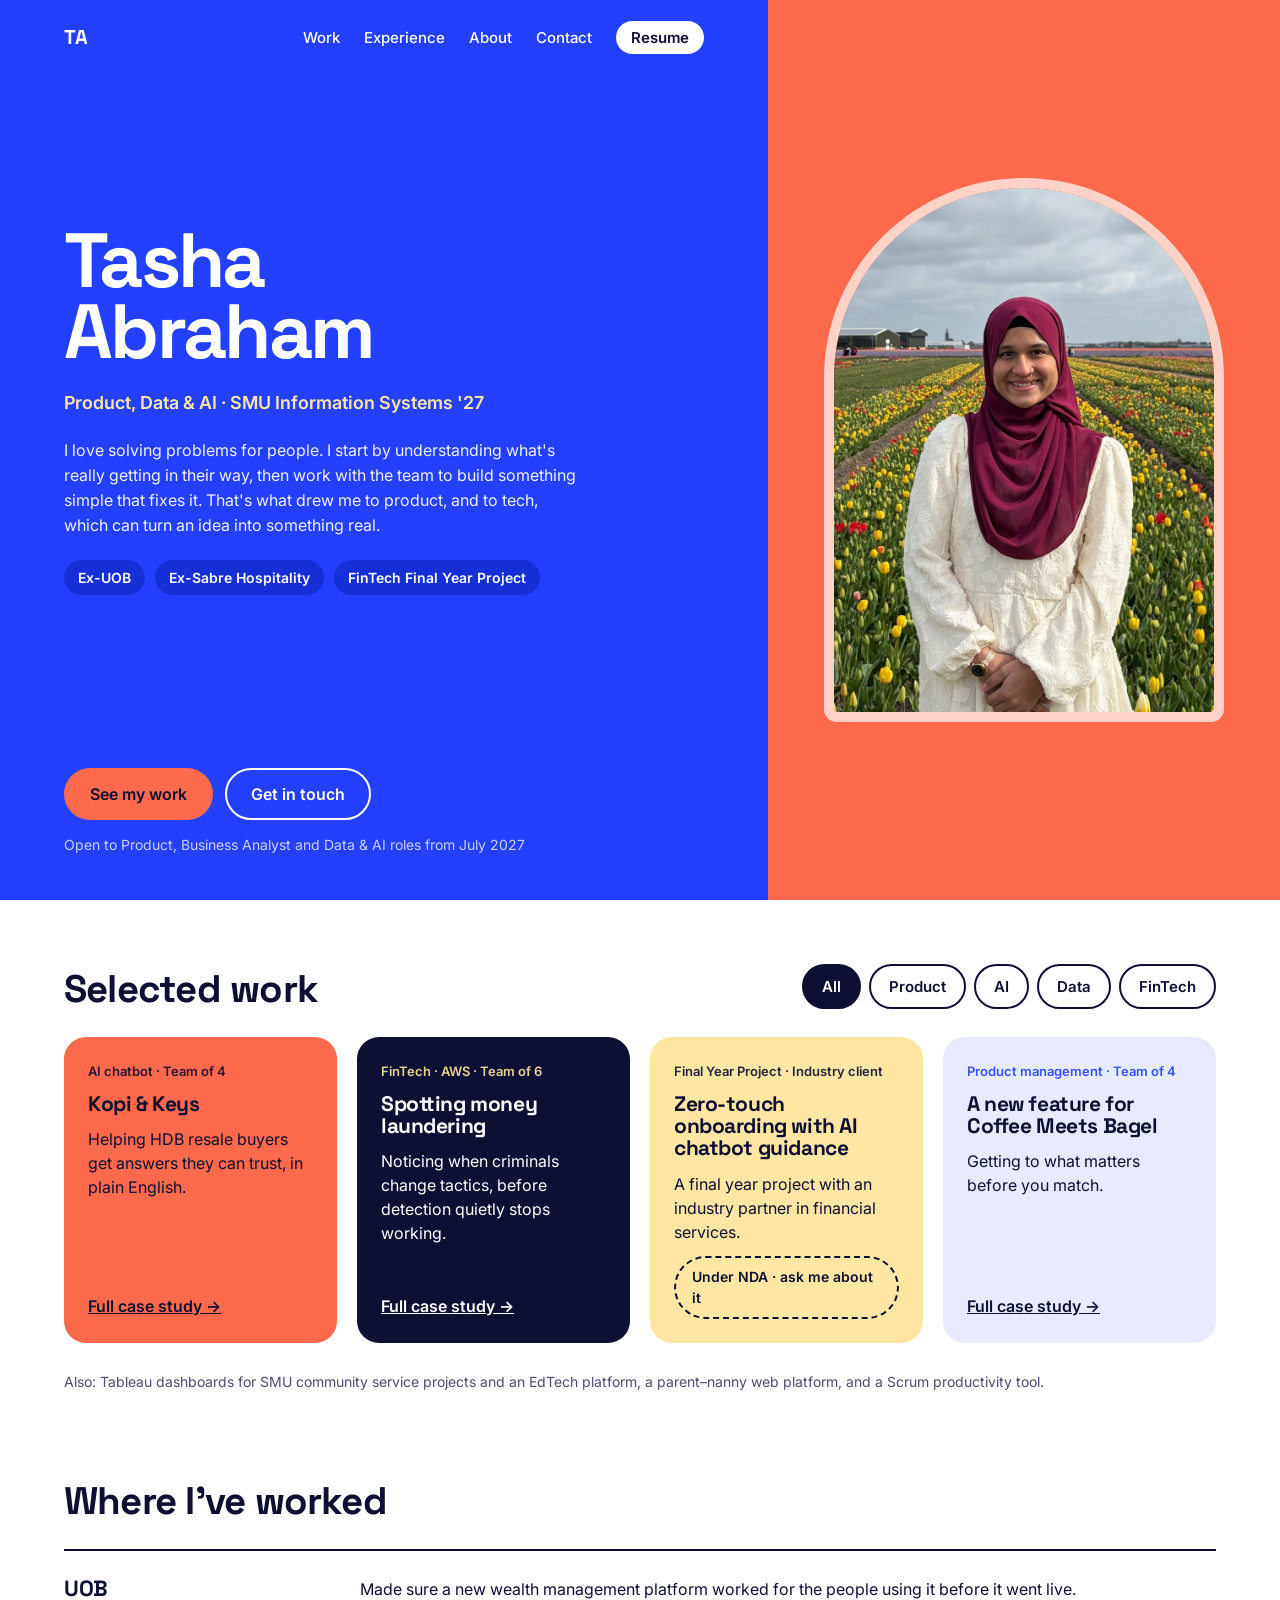
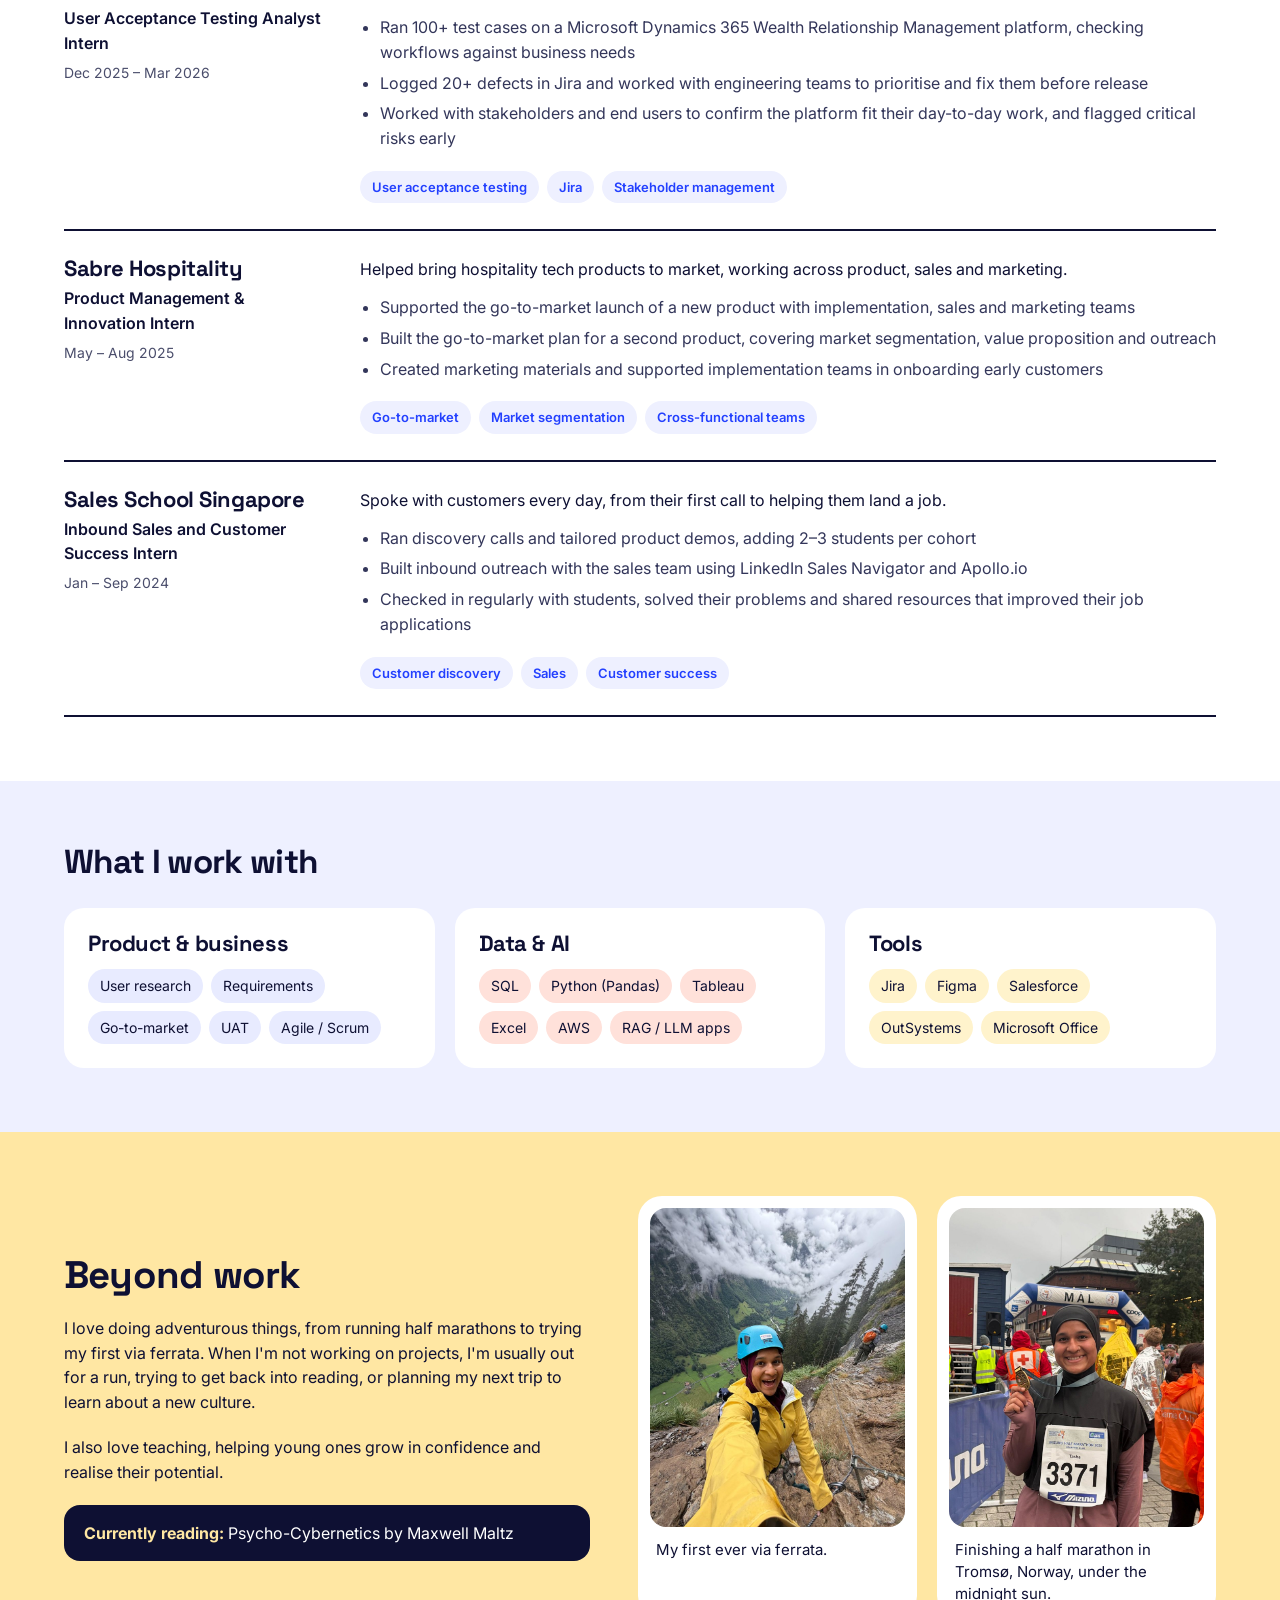
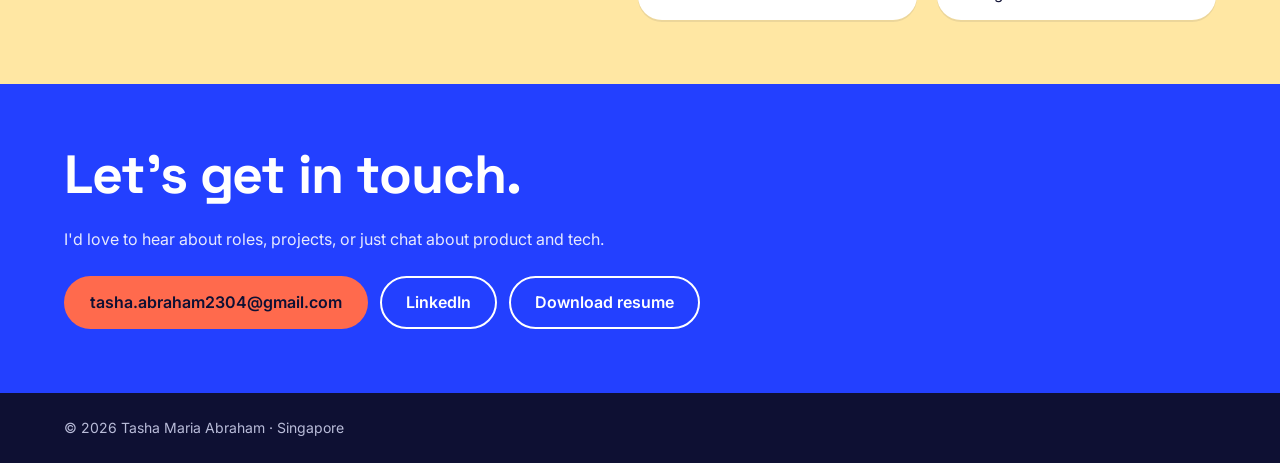
==== commit 0a2c19e0: "Add files via upload" ====
--- a/index.html
+++ b/index.html
@@ -35,7 +35,7 @@
 <p class="small" style="color:#c9cfff">Open to Product, Business Analyst and Data &amp; AI roles from July 2027</p>
 </div>
 </div>
-<div class="hero-photo"><img src="assets/tasha.jpg" alt="Tasha smiling in a tulip field" width="420" height="580"></div>
+<div class="hero-photo"><img src="assets/tasha.jpg" alt="Tasha smiling in a tulip field" width="900" height="1243"></div>
 </section>
 
 <section class="band" id="work">
@@ -55,44 +55,29 @@
 <article class="card c-coral" data-tags="ai data">
 <p class="kicker">AI chatbot · Team of 4</p>
 <h3>Kopi &amp; Keys</h3>
-<p class="lead" style="font-size:17px">Helping HDB resale buyers get answers they can trust, in plain English.</p>
-<div class="more" id="more-kopi" hidden>
-<p><strong>The problem:</strong> Buyers have to piece together rules from dozens of official pages and raw price data, and generic chatbots can be wrong.</p>
-<p><strong>What we built:</strong> An AI advisor that quotes official rules and calculates prices from real sales, checking every fact before showing it.</p>
-<p><strong>What happened:</strong> 18 of 21 price figures right, versus 0 for the same AI without our tools.</p>
-</div>
-<div class="actions"><button class="toggle" type="button" aria-expanded="false" aria-controls="more-kopi">Quick look</button><a href="kopi-keys.html">Full case study →</a></div>
+<p style="font-size:16px;line-height:1.5">Helping HDB resale buyers get answers they can trust, in plain English.</p>
+<div class="actions"><a href="kopi-keys.html">Full case study →</a></div>
 </article>
 
 <article class="card c-ink" data-tags="data fintech">
 <p class="kicker">FinTech · AWS · Team of 6</p>
 <h3>Spotting money laundering</h3>
-<p class="lead" style="font-size:17px">Noticing when criminals change tactics, before detection quietly stops working.</p>
-<div class="more" id="more-aml" hidden>
-<p><strong>The problem:</strong> Laundering tactics change over time, and detection rules can stop catching them without anyone noticing.</p>
-<p><strong>What we built:</strong> A weekly AWS pipeline that flags suspicious payments and warns when tactics really shift.</p>
-<p><strong>What happened:</strong> New tactics were confirmed within 2 weeks, with no false alarms on the control data.</p>
-</div>
-<div class="actions"><button class="toggle" type="button" aria-expanded="false" aria-controls="more-aml">Quick look</button><a href="aml.html">Full case study →</a></div>
+<p style="font-size:16px;line-height:1.5">Noticing when criminals change tactics, before detection quietly stops working.</p>
+<div class="actions"><a href="aml.html">Full case study →</a></div>
 </article>
 
 <article class="card c-butter" data-tags="product ai fintech">
 <p class="kicker">Final Year Project · Industry client</p>
 <h3>Zero-touch onboarding with AI chatbot guidance</h3>
-<p class="lead" style="font-size:17px">A final year project with an industry partner in financial services.</p>
-<div class="actions"><span class="nda">Under NDA · happy to chat about it</span></div>
+<p style="font-size:16px;line-height:1.5">A final year project with an industry partner in financial services.</p>
+<div class="actions"><span class="nda">Under NDA · ask me about it</span></div>
 </article>
 
 <article class="card c-lav" data-tags="product">
 <p class="kicker" style="color:var(--blue)">Product management · Team of 4</p>
 <h3>A new feature for Coffee Meets Bagel</h3>
-<p class="lead" style="font-size:17px">Getting to what matters before you match.</p>
-<div class="more" id="more-cmb" hidden>
-<p><strong>The problem:</strong> People chat for days before realising they were never compatible.</p>
-<p><strong>What we built:</strong> A Figma prototype where you answer one of their prompts to send a like.</p>
-<p><strong>What happened:</strong> Mentored by industry PMs, and learned to test every idea with real users.</p>
-</div>
-<div class="actions"><button class="toggle" type="button" aria-expanded="false" aria-controls="more-cmb">Quick look</button><a href="coffee-meets-bagel.html">Full case study →</a></div>
+<p style="font-size:16px;line-height:1.5">Getting to what matters before you match.</p>
+<div class="actions"><a href="coffee-meets-bagel.html">Full case study →</a></div>
 </article>
 
 </div>
@@ -105,19 +90,19 @@
 <h2 class="h2" style="margin-bottom:28px">Where I've worked</h2>
 <div class="xp">
 <div class="stack" style="gap:6px"><h3>UOB</h3><p style="font-weight:600">User Acceptance Testing Analyst Intern</p><p class="muted small">Dec 2025 – Mar 2026</p></div>
-<div class="stack" style="gap:14px"><p class="lead" style="font-size:17px">Made sure a new wealth management platform worked for the people using it before it went live.</p>
+<div class="stack" style="gap:14px"><p style="font-size:16px;line-height:1.5">Made sure a new wealth management platform worked for the people using it before it went live.</p>
 <ul><li>Ran 100+ test cases on a Microsoft Dynamics 365 Wealth Relationship Management platform, checking workflows against business needs</li><li>Logged 20+ defects in Jira and worked with engineering teams to prioritise and fix them before release</li><li>Worked with stakeholders and end users to confirm the platform fit their day-to-day work, and flagged critical risks early</li></ul>
 <div class="tags"><span>User acceptance testing</span><span>Jira</span><span>Stakeholder management</span></div></div>
 </div>
 <div class="xp">
 <div class="stack" style="gap:6px"><h3>Sabre Hospitality</h3><p style="font-weight:600">Product Management &amp; Innovation Intern</p><p class="muted small">May – Aug 2025</p></div>
-<div class="stack" style="gap:14px"><p class="lead" style="font-size:17px">Helped bring hospitality tech products to market, working across product, sales and marketing.</p>
+<div class="stack" style="gap:14px"><p style="font-size:16px;line-height:1.5">Helped bring hospitality tech products to market, working across product, sales and marketing.</p>
 <ul><li>Supported the go-to-market launch of a new product with implementation, sales and marketing teams</li><li>Built the go-to-market plan for a second product, covering market segmentation, value proposition and outreach</li><li>Created marketing materials and supported implementation teams in onboarding early customers</li></ul>
 <div class="tags"><span>Go-to-market</span><span>Market segmentation</span><span>Cross-functional teams</span></div></div>
 </div>
 <div class="xp">
 <div class="stack" style="gap:6px"><h3>Sales School Singapore</h3><p style="font-weight:600">Inbound Sales and Customer Success Intern</p><p class="muted small">Jan – Sep 2024</p></div>
-<div class="stack" style="gap:14px"><p class="lead" style="font-size:17px">Spoke with customers every day, from their first call to helping them land a job.</p>
+<div class="stack" style="gap:14px"><p style="font-size:16px;line-height:1.5">Spoke with customers every day, from their first call to helping them land a job.</p>
 <ul><li>Ran discovery calls and tailored product demos, adding 2–3 students per cohort</li><li>Built inbound outreach with the sales team using LinkedIn Sales Navigator and Apollo.io</li><li>Checked in regularly with students, solved their problems and shared resources that improved their job applications</li></ul>
 <div class="tags"><span>Customer discovery</span><span>Sales</span><span>Customer success</span></div></div>
 </div>
@@ -139,14 +124,14 @@
 <div class="wrap beyond">
 <div class="stack" style="gap:20px">
 <h2 class="h2">Beyond work</h2>
-<p class="lead">When I'm not working on projects, I'm usually out for a run, trying to get back into reading, or planning my next trip. I love travelling and learning about different cultures and experiences.</p>
+<p class="lead">I love doing adventurous things, from running half marathons to trying my first via ferrata. When I'm not working on projects, I'm usually out for a run, trying to get back into reading, or planning my next trip to learn about a new culture.</p>
 <p class="lead">I also love teaching, helping young ones grow in confidence and realise their potential.</p>
 <p class="reading"><strong>Currently reading:</strong> Psycho-Cybernetics by Maxwell Maltz</p>
 </div>
-<figure class="photo-card" style="max-width:440px;justify-self:center">
-<img src="assets/run.jpg" alt="Tasha holding up her finisher's medal at the Tromsø half marathon finish line" width="568" height="636">
-<figcaption>Finishing my second half marathon in Tromsø, Norway, under the midnight sun.</figcaption>
-</figure>
+<div class="photos">
+<figure class="photo-card"><img src="assets/via-ferrata.jpg" alt="Tasha grinning in a helmet and yellow jacket on a mountain via ferrata above a valley" width="750" height="1000"><figcaption>My first ever via ferrata.</figcaption></figure>
+<figure class="photo-card"><img src="assets/run.jpg" alt="Tasha holding up her finisher's medal at the Tromsø half marathon" width="1000" height="1250"><figcaption>Finishing a half marathon in Tromsø, Norway, under the midnight sun.</figcaption></figure>
+</div>
 </div>
 </section>
 
@@ -172,13 +157,7 @@
   filters.forEach(x => x.setAttribute('aria-pressed', String(x === b)));
   cards.forEach(c => { c.hidden = !(f === 'all' || c.dataset.tags.split(' ').includes(f)); });
 }));
-document.querySelectorAll('.toggle').forEach(t => t.addEventListener('click', () => {
-  const panel = document.getElementById(t.getAttribute('aria-controls'));
-  const open = t.getAttribute('aria-expanded') === 'true';
-  t.setAttribute('aria-expanded', String(!open));
-  panel.hidden = open;
-  t.textContent = open ? 'Quick look' : 'Show less';
-}));
+
 }
 </script>
 </body>
--- a/style.css
+++ b/style.css
@@ -10,7 +10,7 @@
 *{box-sizing:border-box;min-width:0}
 html{scroll-behavior:smooth;scroll-padding-top:24px}
 body{margin:0;background:#fff;color:var(--ink);font:16px/1.55 Inter,system-ui,-apple-system,sans-serif;overflow-x:clip}
-img{max-width:100%;display:block}
+img{max-width:100%;height:auto;display:block}
 h1,h2,h3{font-family:"Space Grotesk",Inter,sans-serif;margin:0;letter-spacing:-.02em;line-height:1.05;text-wrap:balance}
 p,ul{margin:0}
 a{color:var(--blue)}
@@ -40,7 +40,7 @@
 .logo{font-family:"Space Grotesk",sans-serif;font-weight:700;font-size:20px}
 
 /* hero */
-.hero{display:grid;grid-template-columns:minmax(0,1.5fr) minmax(0,1fr);min-height:min(86svh,720px)}
+.hero{display:grid;grid-template-columns:minmax(0,1.5fr) minmax(0,1fr);min-height:100vh;min-height:100svh}
 .hero-main{background:var(--blue);color:#fff;padding:22px max(5vw,16px) 44px;display:flex;flex-direction:column;justify-content:space-between;gap:40px}
 .nav{display:flex;justify-content:space-between;align-items:center;gap:16px;flex-wrap:wrap}
 .nav ul{list-style:none;padding:0;display:flex;gap:24px;flex-wrap:wrap;align-items:center}
@@ -49,17 +49,17 @@
 .hero h1{font-size:clamp(48px,6vw,84px);line-height:.92;letter-spacing:-.035em}
 .hero .tag{font-size:clamp(16px,1.4vw,19px);font-weight:600;color:var(--butter)}
 .hero .chip{background:var(--blue-d);color:#fff}
-.hero-photo{background:#ffe3d9;display:flex;align-items:center;justify-content:center;padding:40px 24px}
-.hero-photo img{width:min(330px,100%);aspect-ratio:420/580;object-fit:cover;object-position:50% 40%;border-radius:999px 999px 24px 24px;box-shadow:0 0 0 10px #ffffff}
+.hero-photo{background:var(--coral);display:flex;align-items:center;justify-content:center;padding:40px 24px}
+.hero-photo img{width:min(380px,100%);aspect-ratio:420/580;object-fit:cover;object-position:50% 40%;border-radius:999px 999px 24px 24px;box-shadow:0 0 0 10px var(--peach)}
 
 /* work cards */
 .filters{display:flex;gap:8px;flex-wrap:wrap}
 .filter{min-height:44px;padding:9px 18px;border-radius:999px;border:2px solid var(--ink);background:#fff;color:var(--ink);font-weight:600;font-size:15px}
 .filter[aria-pressed=true]{background:var(--ink);color:#fff}
-.cards{display:grid;grid-template-columns:repeat(2,minmax(0,1fr));gap:24px;align-items:start}
-.card{border-radius:22px;padding:26px;display:flex;flex-direction:column;gap:12px;min-height:240px}
+.cards{display:grid;grid-template-columns:repeat(4,minmax(0,1fr));gap:20px;align-items:stretch}
+.card{border-radius:22px;padding:24px;display:flex;flex-direction:column;gap:12px;min-height:280px}
 .card[hidden]{display:none}
-.card h3{font-size:clamp(23px,2vw,27px)}
+.card h3{font-size:clamp(21px,1.6vw,24px)}
 .card .kicker{font-size:13px;font-weight:600;opacity:.9}
 .card .more{display:flex;flex-direction:column;gap:12px;padding-top:12px;border-top:1px solid currentColor;font-size:15px}
 .card .more[hidden]{display:none}
@@ -88,7 +88,7 @@
 .pills span{padding:6px 12px;border-radius:999px;font-size:14px}
 
 /* beyond work */
-.beyond{display:grid;grid-template-columns:minmax(0,1fr) minmax(0,1fr);gap:48px;align-items:center}
+.beyond{display:grid;grid-template-columns:minmax(0,1fr) minmax(0,1.1fr);gap:48px;align-items:center}
 .photo-card{margin:0;background:#fff;border-radius:24px;padding:12px 12px 16px;box-shadow:0 2px 0 rgba(14,16,51,.08)}
 .photo-card img{width:100%;aspect-ratio:4/5;object-fit:cover;border-radius:16px}
 .photo-card figcaption{font-size:15px;padding:12px 6px 0;line-height:1.45}
@@ -137,11 +137,12 @@
 .step small{display:block;font-size:13px;font-weight:600;margin-bottom:4px}
 .step b{display:block;font-family:"Space Grotesk",sans-serif;font-size:20px}
 .step span{display:block;margin-top:6px;line-height:1.5}
-.phone{background:#ffe3d9;border-radius:32px;padding:40px 24px;display:flex;justify-content:center}
+.phone{background:var(--coral);border-radius:32px;padding:40px 24px;display:flex;justify-content:center}
 .phone img{width:min(260px,100%);border-radius:28px;border:8px solid var(--ink);background:#fff}
 
 footer{background:var(--ink);color:#b9bcd9;padding:24px max(5vw,16px);font-size:14px}
 
+@media (max-width:1100px){.cards{grid-template-columns:repeat(2,minmax(0,1fr))}}
 @media (max-width:860px){
 .hero{grid-template-columns:minmax(0,1fr);min-height:0}
 .hero-photo{padding:32px 16px}
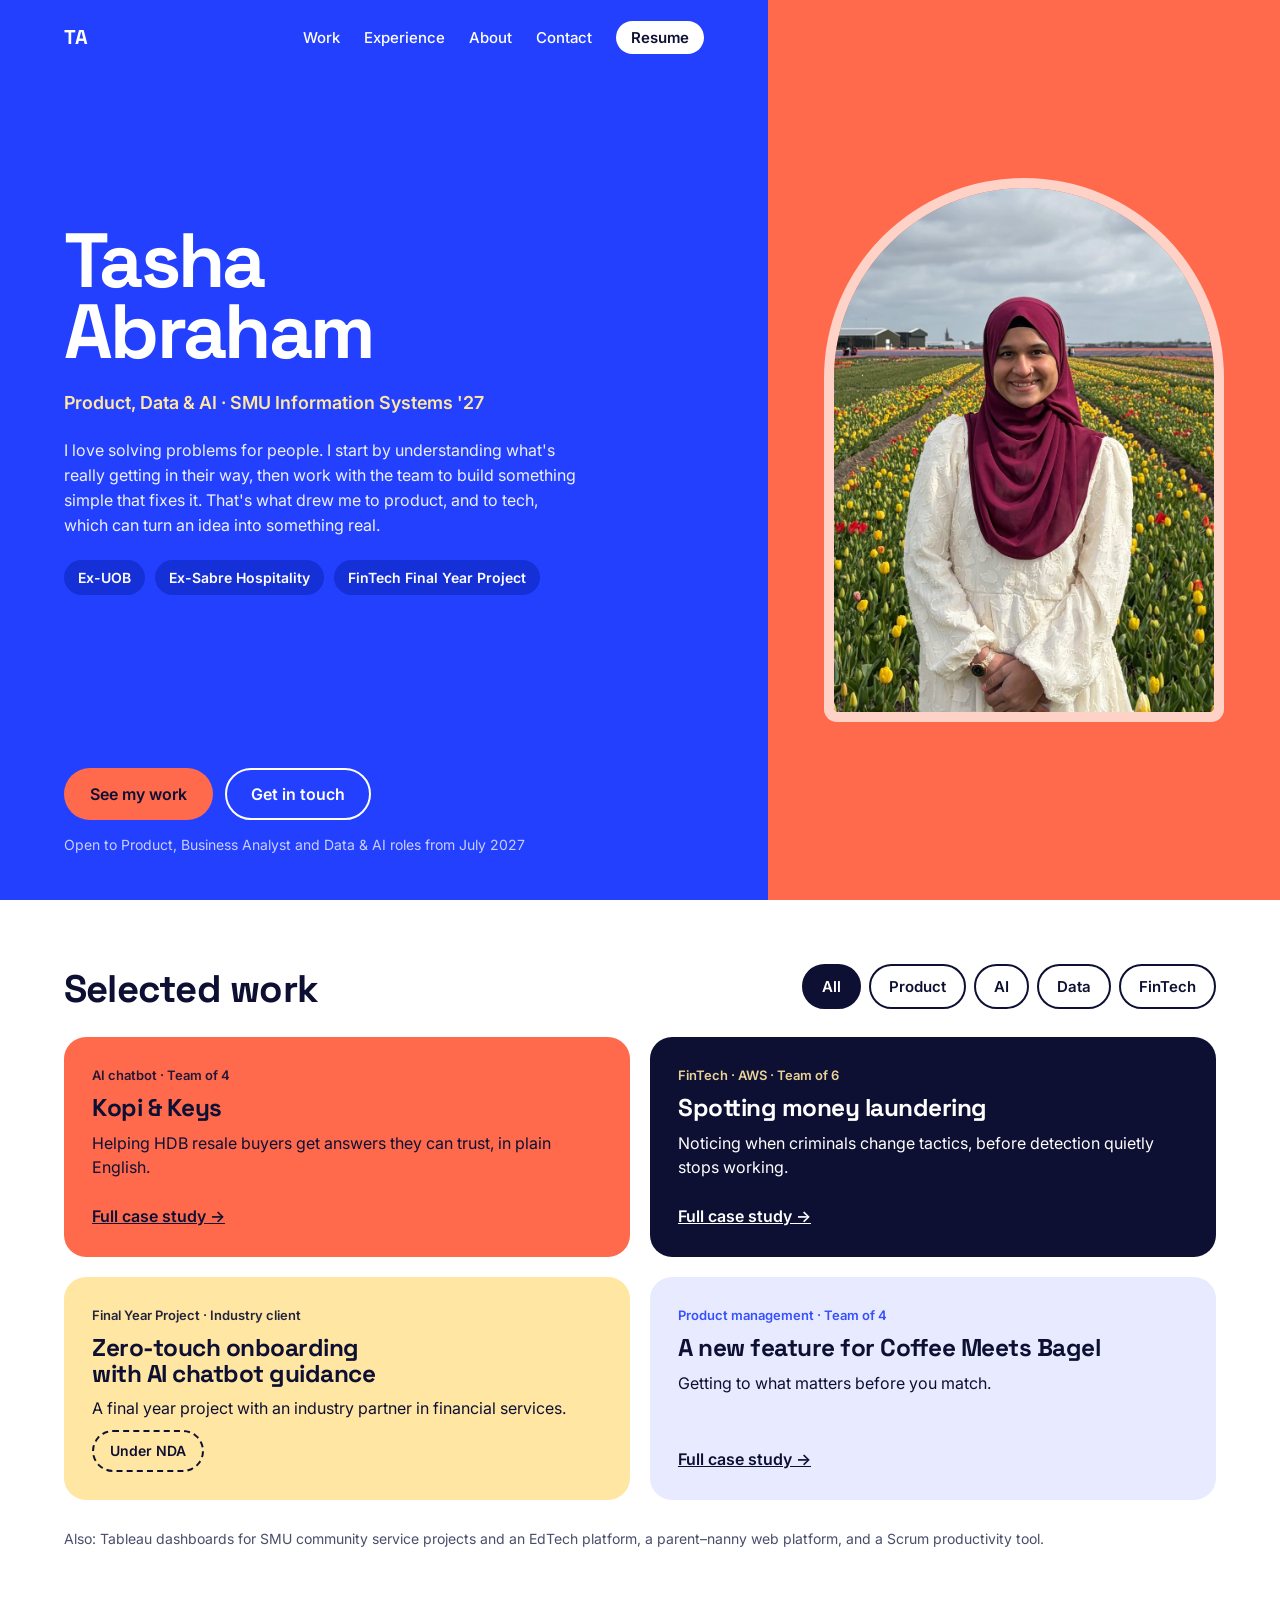
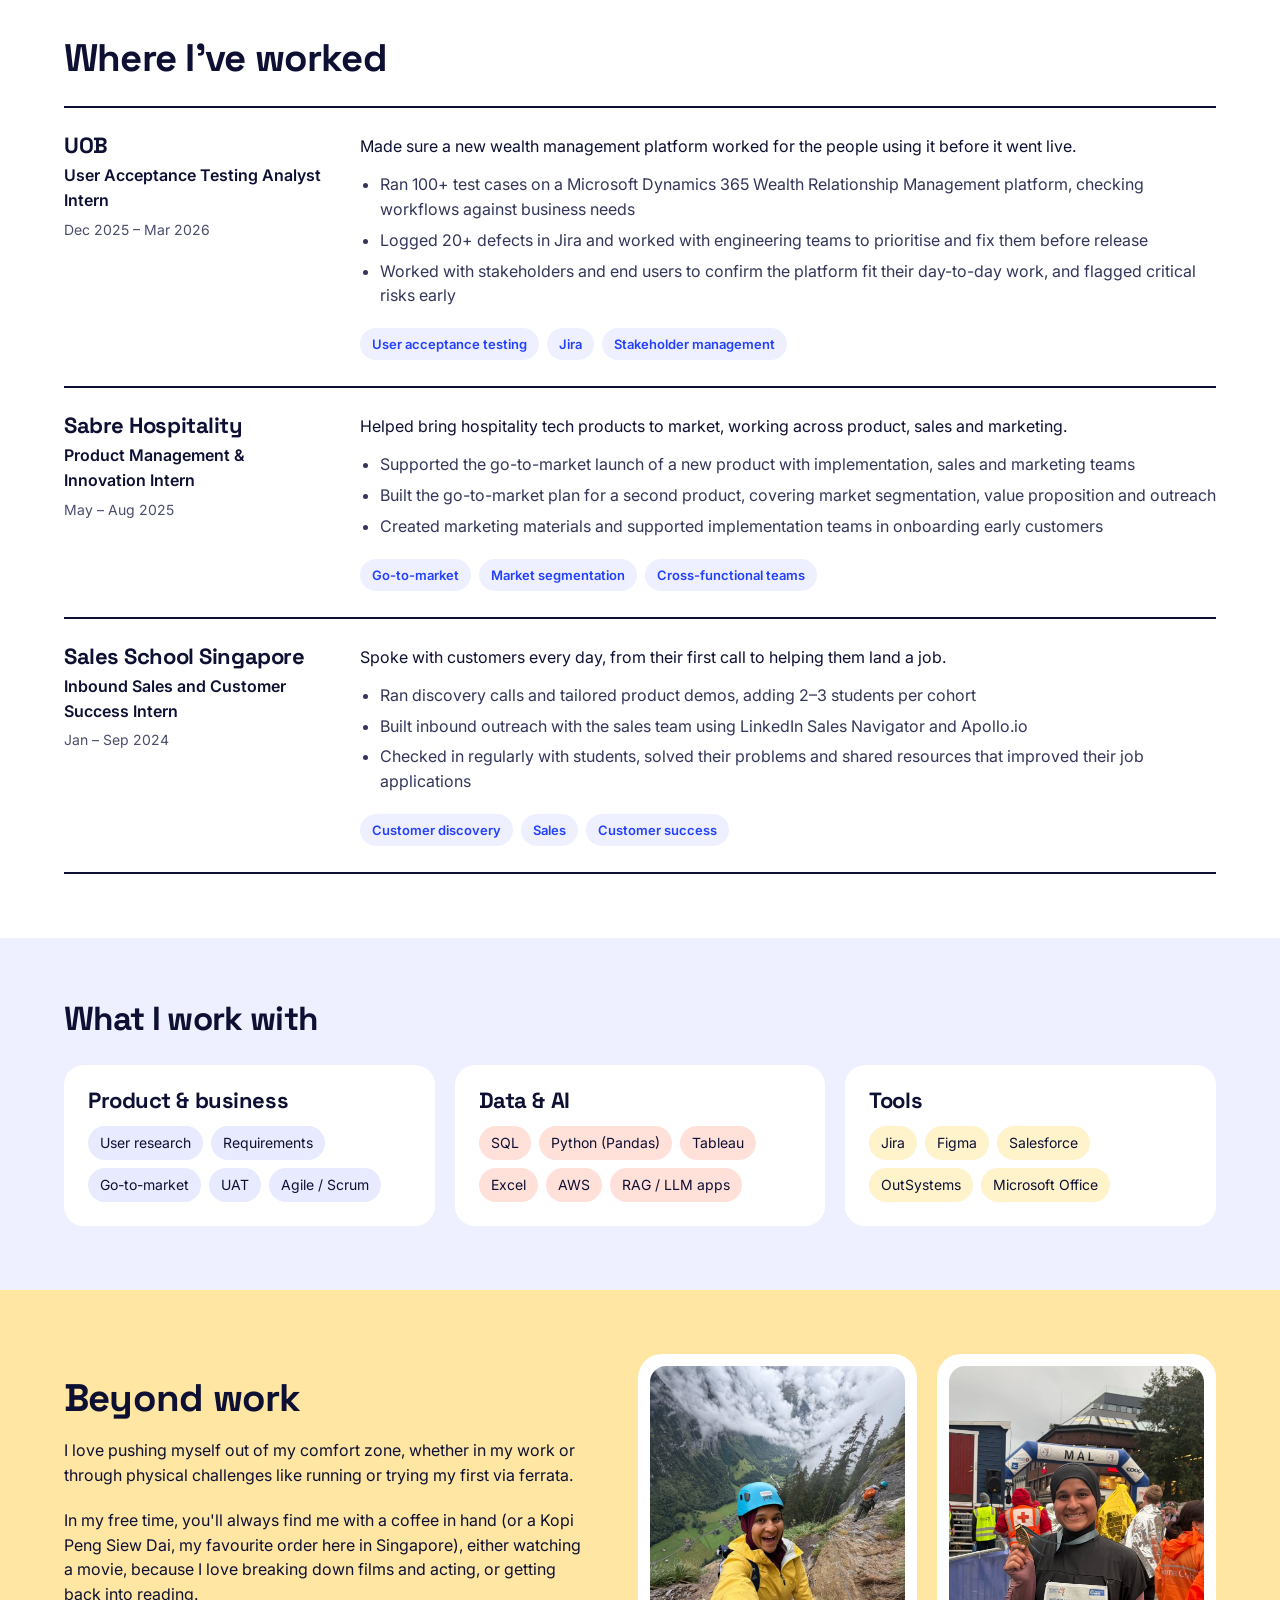
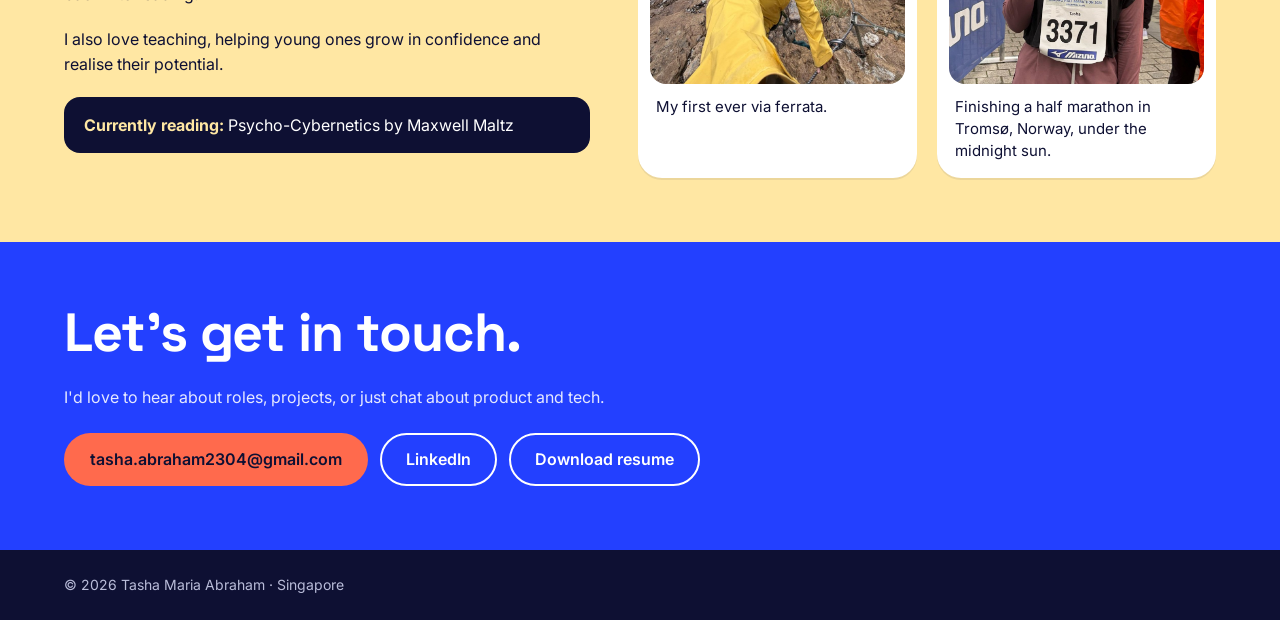
==== commit fd817e22: "Add architecture diagrams and update Beyond work" ====
--- a/index.html
+++ b/index.html
@@ -70,7 +70,7 @@
 <p class="kicker">Final Year Project · Industry client</p>
 <h3>Zero-touch onboarding with AI chatbot guidance</h3>
 <p style="font-size:16px;line-height:1.5">A final year project with an industry partner in financial services.</p>
-<div class="actions"><span class="nda">Under NDA · ask me about it</span></div>
+<div class="actions"><span class="nda">Under NDA</span></div>
 </article>
 
 <article class="card c-lav" data-tags="product">
@@ -124,7 +124,8 @@
 <div class="wrap beyond">
 <div class="stack" style="gap:20px">
 <h2 class="h2">Beyond work</h2>
-<p class="lead">I love doing adventurous things, from running half marathons to trying my first via ferrata. When I'm not working on projects, I'm usually out for a run, trying to get back into reading, or planning my next trip to learn about a new culture.</p>
+<p class="lead">I love pushing myself out of my comfort zone, whether in my work or through physical challenges like running or trying my first via ferrata.</p>
+<p class="lead">In my free time, you'll always find me with a coffee in hand (or a Kopi Peng Siew Dai, my favourite order here in Singapore), either watching a movie, because I love breaking down films and acting, or getting back into reading.</p>
 <p class="lead">I also love teaching, helping young ones grow in confidence and realise their potential.</p>
 <p class="reading"><strong>Currently reading:</strong> Psycho-Cybernetics by Maxwell Maltz</p>
 </div>
--- a/style.css
+++ b/style.css
@@ -56,10 +56,10 @@
 .filters{display:flex;gap:8px;flex-wrap:wrap}
 .filter{min-height:44px;padding:9px 18px;border-radius:999px;border:2px solid var(--ink);background:#fff;color:var(--ink);font-weight:600;font-size:15px}
 .filter[aria-pressed=true]{background:var(--ink);color:#fff}
-.cards{display:grid;grid-template-columns:repeat(4,minmax(0,1fr));gap:20px;align-items:stretch}
-.card{border-radius:22px;padding:24px;display:flex;flex-direction:column;gap:12px;min-height:280px}
+.cards{display:grid;grid-template-columns:repeat(2,minmax(0,1fr));gap:20px;align-items:stretch}
+.card{border-radius:22px;padding:28px;display:flex;flex-direction:column;gap:10px;min-height:220px}
 .card[hidden]{display:none}
-.card h3{font-size:clamp(21px,1.6vw,24px)}
+.card h3{font-size:clamp(22px,1.9vw,27px)}
 .card .kicker{font-size:13px;font-weight:600;opacity:.9}
 .card .more{display:flex;flex-direction:column;gap:12px;padding-top:12px;border-top:1px solid currentColor;font-size:15px}
 .card .more[hidden]{display:none}
@@ -140,14 +140,17 @@
 .phone{background:var(--coral);border-radius:32px;padding:40px 24px;display:flex;justify-content:center}
 .phone img{width:min(260px,100%);border-radius:28px;border:8px solid var(--ink);background:#fff}
 
+.figure{margin:0;background:#fff;border-radius:24px;padding:clamp(12px,2vw,24px);border:1px solid #dfe3ff}
+.figure img{width:100%;border-radius:12px}
+.figure figcaption{font-size:14px;color:var(--muted);padding-top:12px}
+.shots{display:grid;grid-template-columns:repeat(2,minmax(0,1fr));gap:20px}
 footer{background:var(--ink);color:#b9bcd9;padding:24px max(5vw,16px);font-size:14px}
 
-@media (max-width:1100px){.cards{grid-template-columns:repeat(2,minmax(0,1fr))}}
 @media (max-width:860px){
 .hero{grid-template-columns:minmax(0,1fr);min-height:0}
 .hero-photo{padding:32px 16px}
 .hero-photo img{width:min(320px,100%)}
-.grid2,.cards,.beyond,.grid3{grid-template-columns:minmax(0,1fr)}
+.grid2,.cards,.beyond,.grid3,.shots{grid-template-columns:minmax(0,1fr)}
 .xp{grid-template-columns:minmax(0,1fr);gap:14px}
 .pipe{grid-template-columns:minmax(0,1fr)}
 .meta{grid-template-columns:minmax(0,1fr)}
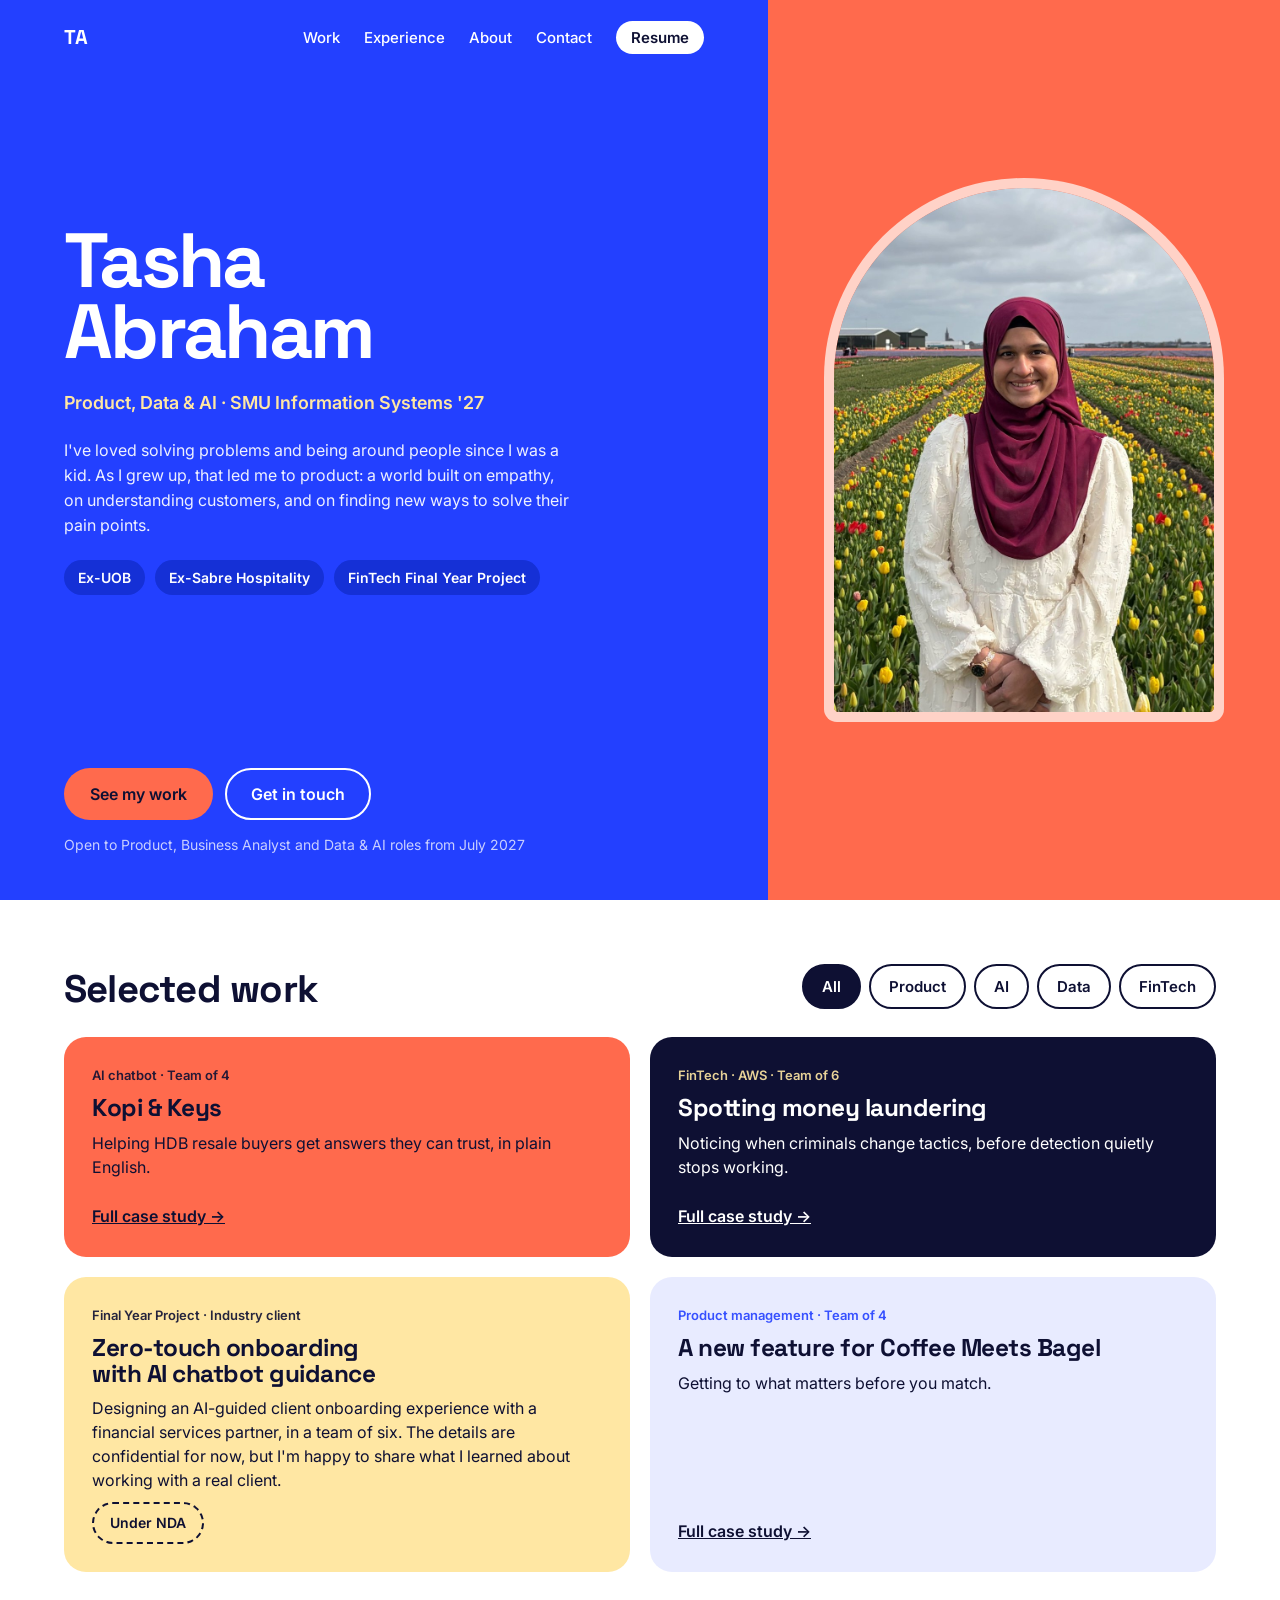
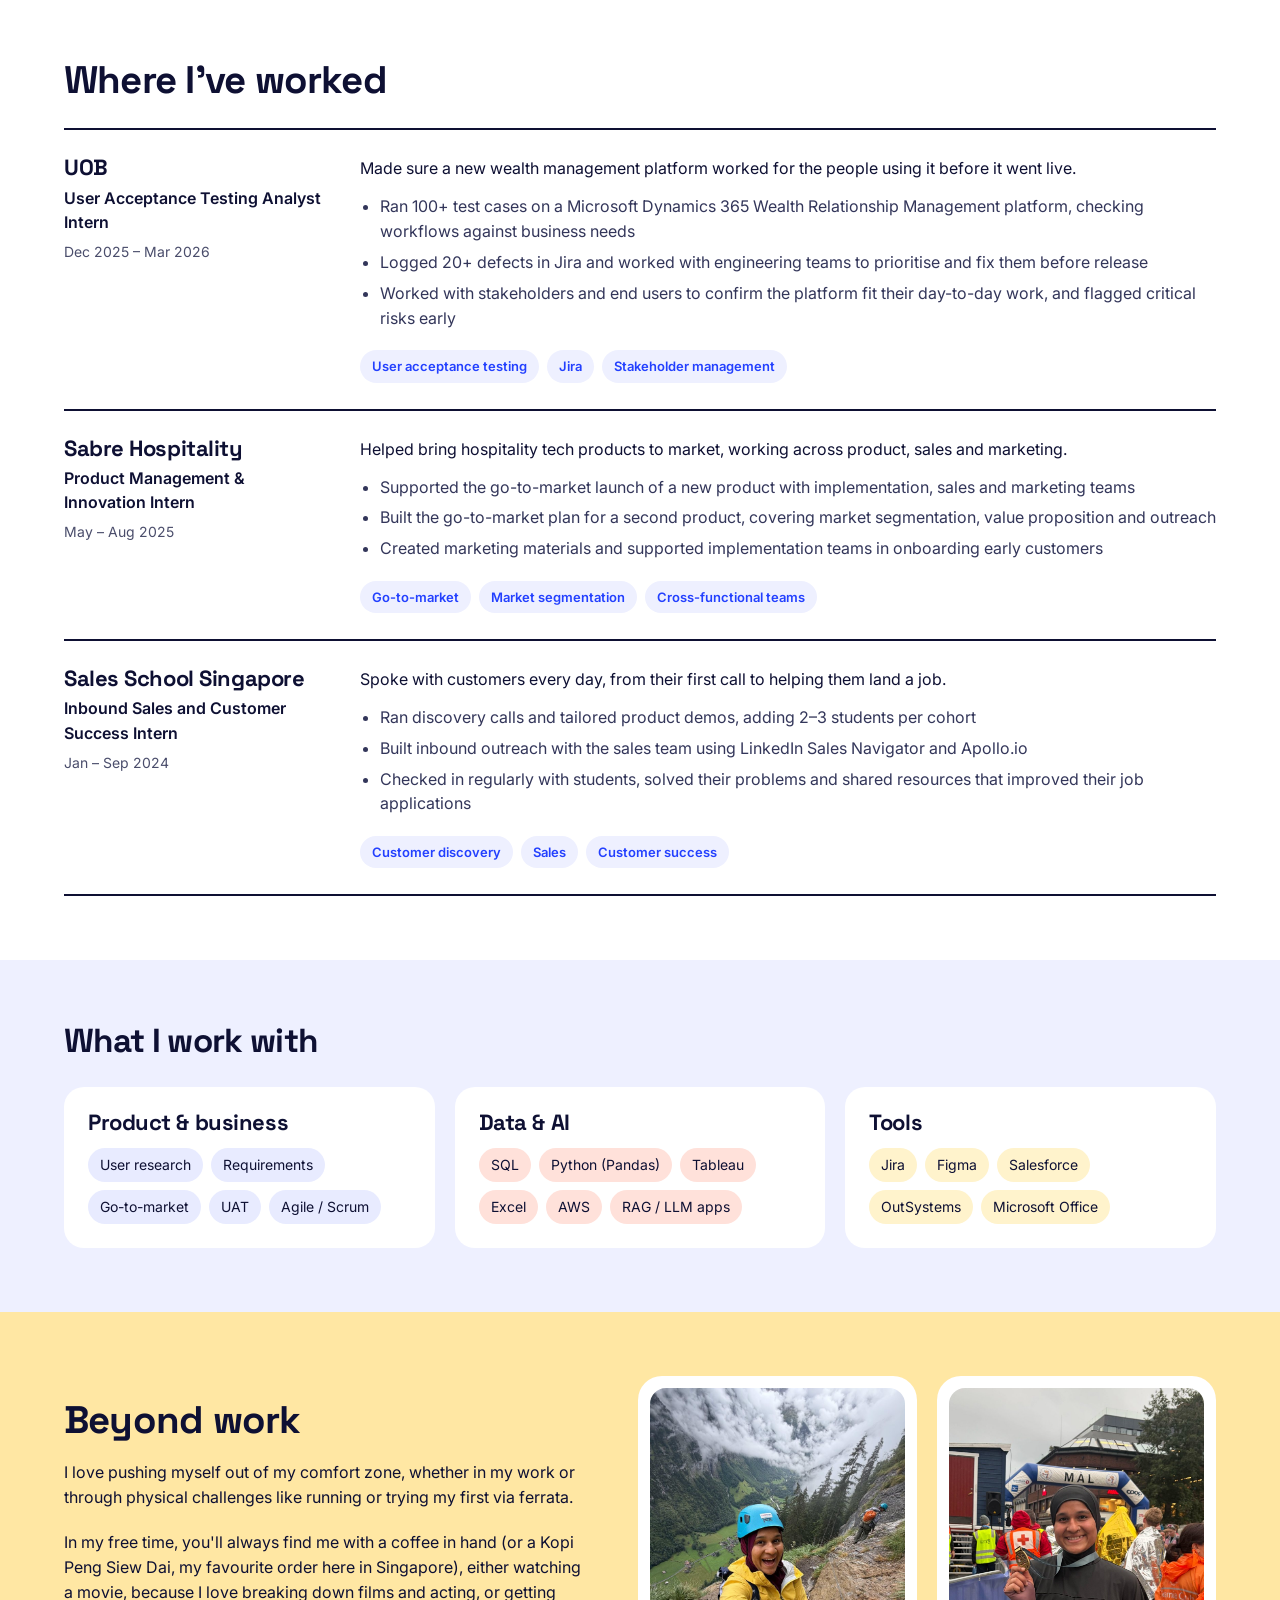
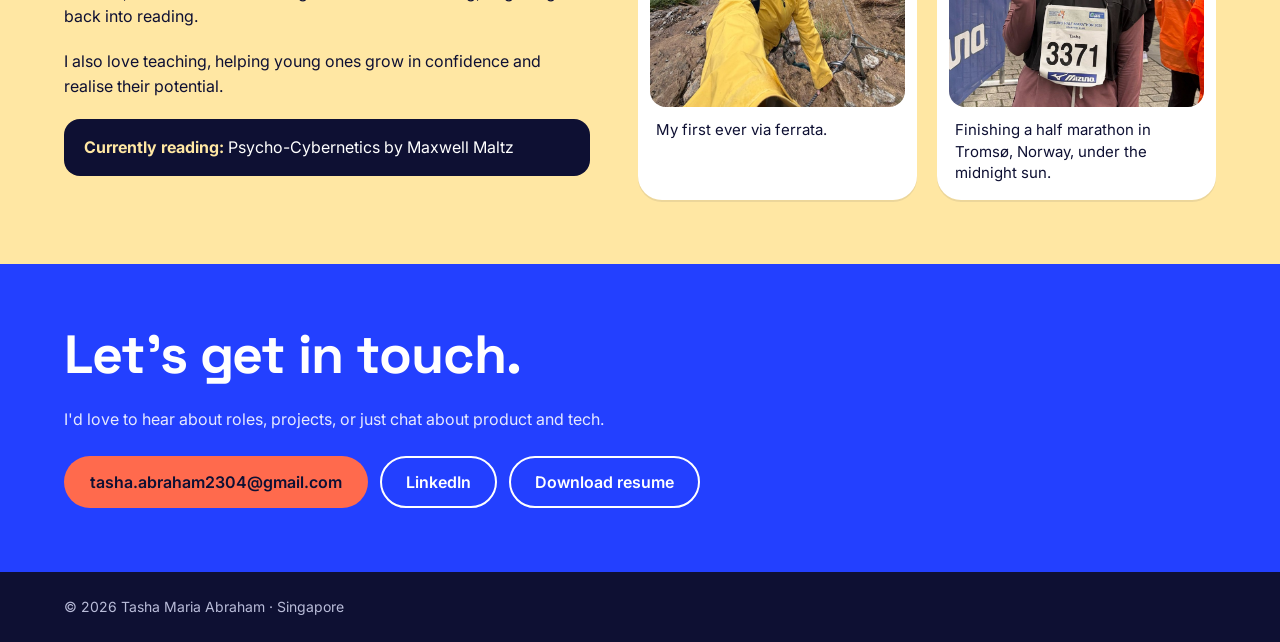
==== commit 3d02f18a: "Update intro and FYP card" ====
--- a/index.html
+++ b/index.html
@@ -27,7 +27,7 @@
 <div class="stack" style="gap:22px">
 <h1>Tasha<br>Abraham</h1>
 <p class="tag">Product, Data &amp; AI · SMU Information Systems '27</p>
-<p class="lead" style="max-width:32em;color:#eef0ff">I love solving problems for people. I start by understanding what's really getting in their way, then work with the team to build something simple that fixes it. That's what drew me to product, and to tech, which can turn an idea into something real.</p>
+<p class="lead" style="max-width:32em;color:#eef0ff">I've loved solving problems and being around people since I was a kid. As I grew up, that led me to product: a world built on empathy, on understanding customers, and on finding new ways to solve their pain points.</p>
 <div class="row" style="gap:10px"><span class="chip">Ex-UOB</span><span class="chip">Ex-Sabre Hospitality</span><span class="chip">FinTech Final Year Project</span></div>
 </div>
 <div class="stack" style="gap:14px">
@@ -69,7 +69,7 @@
 <article class="card c-butter" data-tags="product ai fintech">
 <p class="kicker">Final Year Project · Industry client</p>
 <h3>Zero-touch onboarding with AI chatbot guidance</h3>
-<p style="font-size:16px;line-height:1.5">A final year project with an industry partner in financial services.</p>
+<p style="font-size:16px;line-height:1.5">Designing an AI-guided client onboarding experience with a financial services partner, in a team of six. The details are confidential for now, but I'm happy to share what I learned about working with a real client.</p>
 <div class="actions"><span class="nda">Under NDA</span></div>
 </article>
 
@@ -81,7 +81,6 @@
 </article>
 
 </div>
-<p class="small muted">Also: Tableau dashboards for SMU community service projects and an EdTech platform, a parent–nanny web platform, and a Scrum productivity tool.</p>
 </div>
 </section>
 
--- a/style.css
+++ b/style.css
@@ -157,3 +157,29 @@
 }
 @media (max-width:520px){.chart{gap:4px}.weeks{gap:4px;font-size:12px}.photos{grid-template-columns:minmax(0,1fr)}}
 @media (prefers-reduced-motion:reduce){html{scroll-behavior:auto}.meter i{transition:none}}
+
+/* case study structure */
+.tldr{display:grid;grid-template-columns:repeat(4,minmax(0,1fr));gap:16px}
+.tldr div{background:#fff;color:var(--ink);border-radius:18px;padding:20px;display:flex;flex-direction:column;gap:6px}
+.tldr h3{font-family:Inter,sans-serif;font-size:13px;font-weight:600;letter-spacing:0;color:var(--blue)}
+.tldr p{font-size:16px;line-height:1.45}
+.flow{display:grid;grid-template-columns:repeat(5,minmax(0,1fr));gap:14px;counter-reset:step}
+.flow div{background:#fff;border-radius:18px;padding:20px;display:flex;flex-direction:column;gap:8px;position:relative;border:1px solid #dfe3ff}
+.flow div::before{counter-increment:step;content:counter(step);width:32px;height:32px;border-radius:999px;background:var(--blue);color:#fff;font-weight:700;display:flex;align-items:center;justify-content:center;font-size:15px}
+.flow h3{font-size:18px}
+.flow p{font-size:15px;line-height:1.45;color:#33365a}
+.keyidea{background:var(--ink);color:#fff;border-radius:18px;padding:20px 24px;font-size:17px;line-height:1.5}
+.keyidea strong{color:var(--butter)}
+details.tech{background:#fff;border-radius:18px;border:1px solid #dfe3ff}
+details.tech summary{cursor:pointer;padding:18px 22px;font-weight:600;min-height:44px;list-style:none}
+details.tech summary::-webkit-details-marker{display:none}
+details.tech summary::after{content:" +";color:var(--blue)}
+details.tech[open] summary::after{content:" −"}
+details.tech .inner{padding:0 22px 22px;display:flex;flex-direction:column;gap:10px}
+details.tech img{width:100%;border-radius:12px}
+.video{width:100%;max-width:960px;margin:0 auto;border-radius:20px;background:var(--ink);display:block;aspect-ratio:16/9}
+.watch{display:grid;grid-template-columns:repeat(3,minmax(0,1fr));gap:16px}
+.watch p{background:var(--mist);border-radius:16px;padding:16px 18px;font-size:15px;line-height:1.45}
+.watch b{display:block;font-size:16px;margin-bottom:4px}
+@media (max-width:1000px){.flow{grid-template-columns:repeat(2,minmax(0,1fr))}.tldr{grid-template-columns:repeat(2,minmax(0,1fr))}}
+@media (max-width:600px){.flow,.tldr,.watch{grid-template-columns:minmax(0,1fr)}}
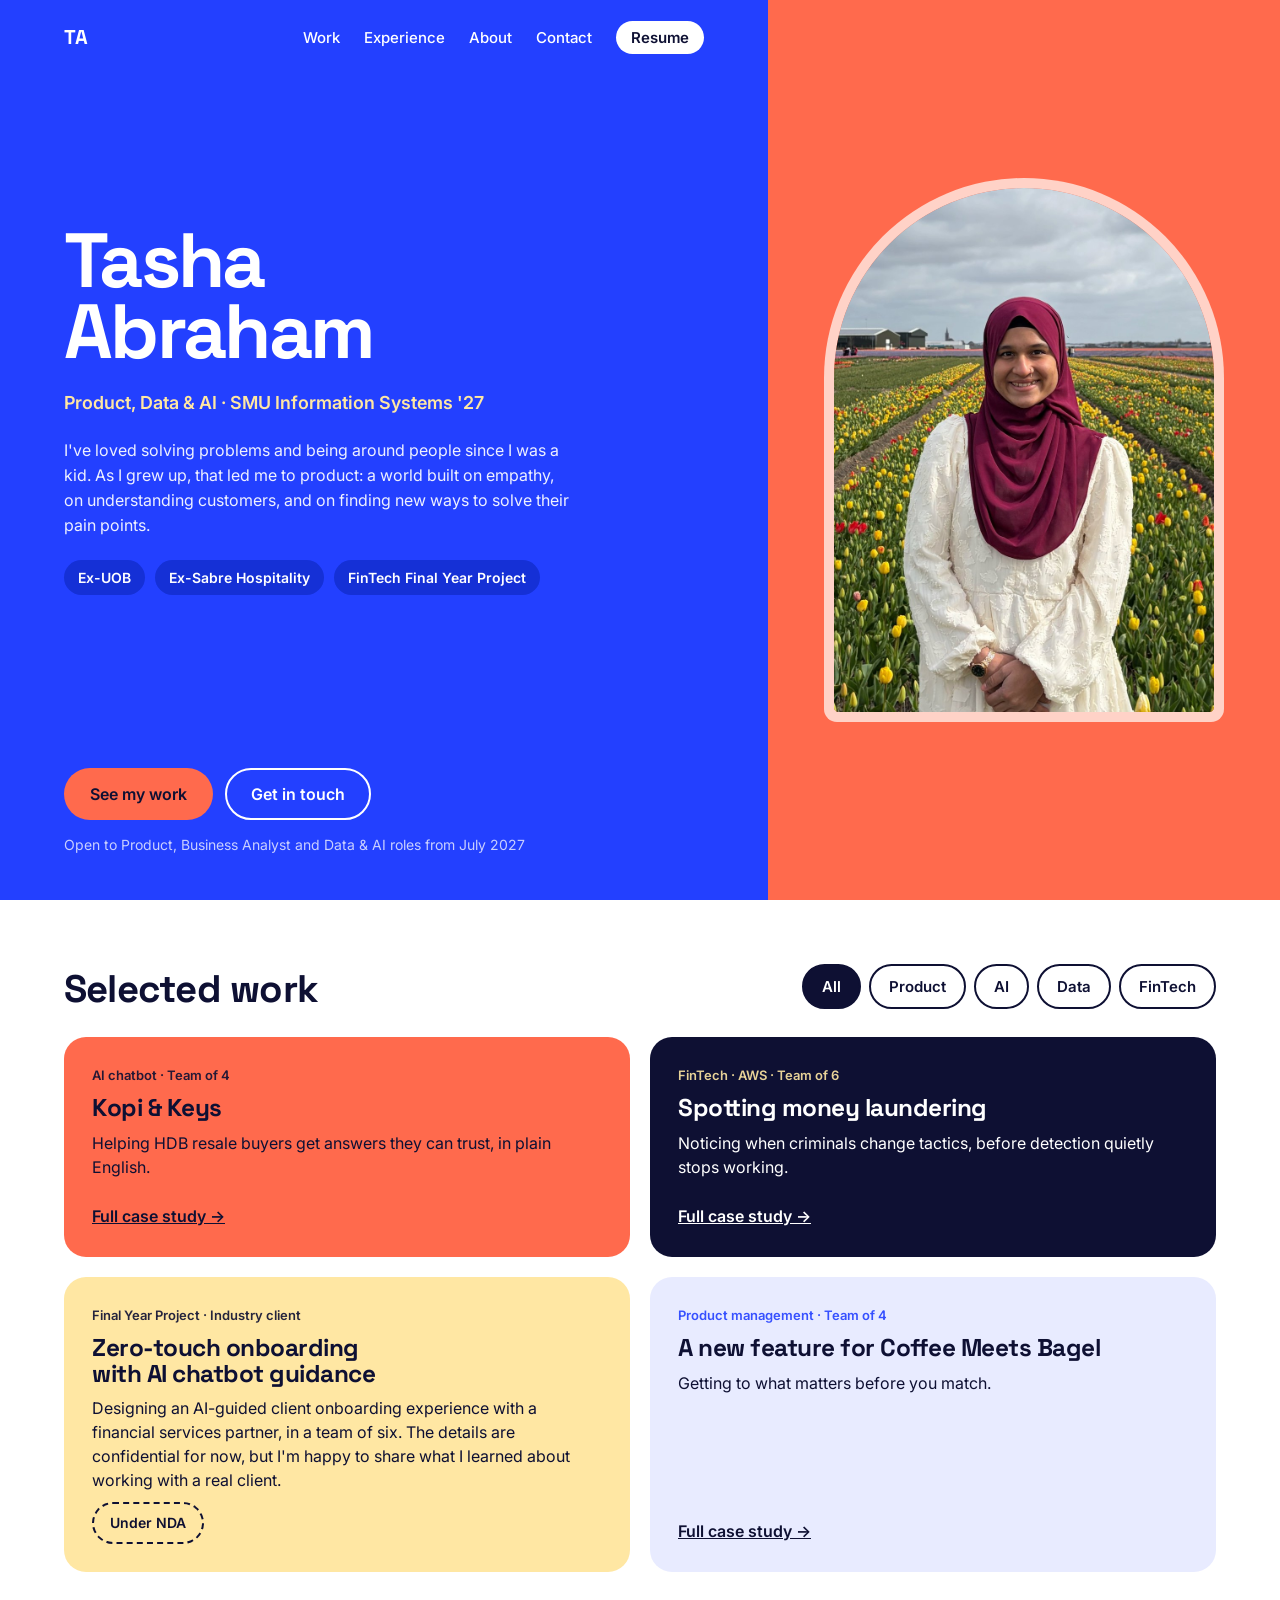
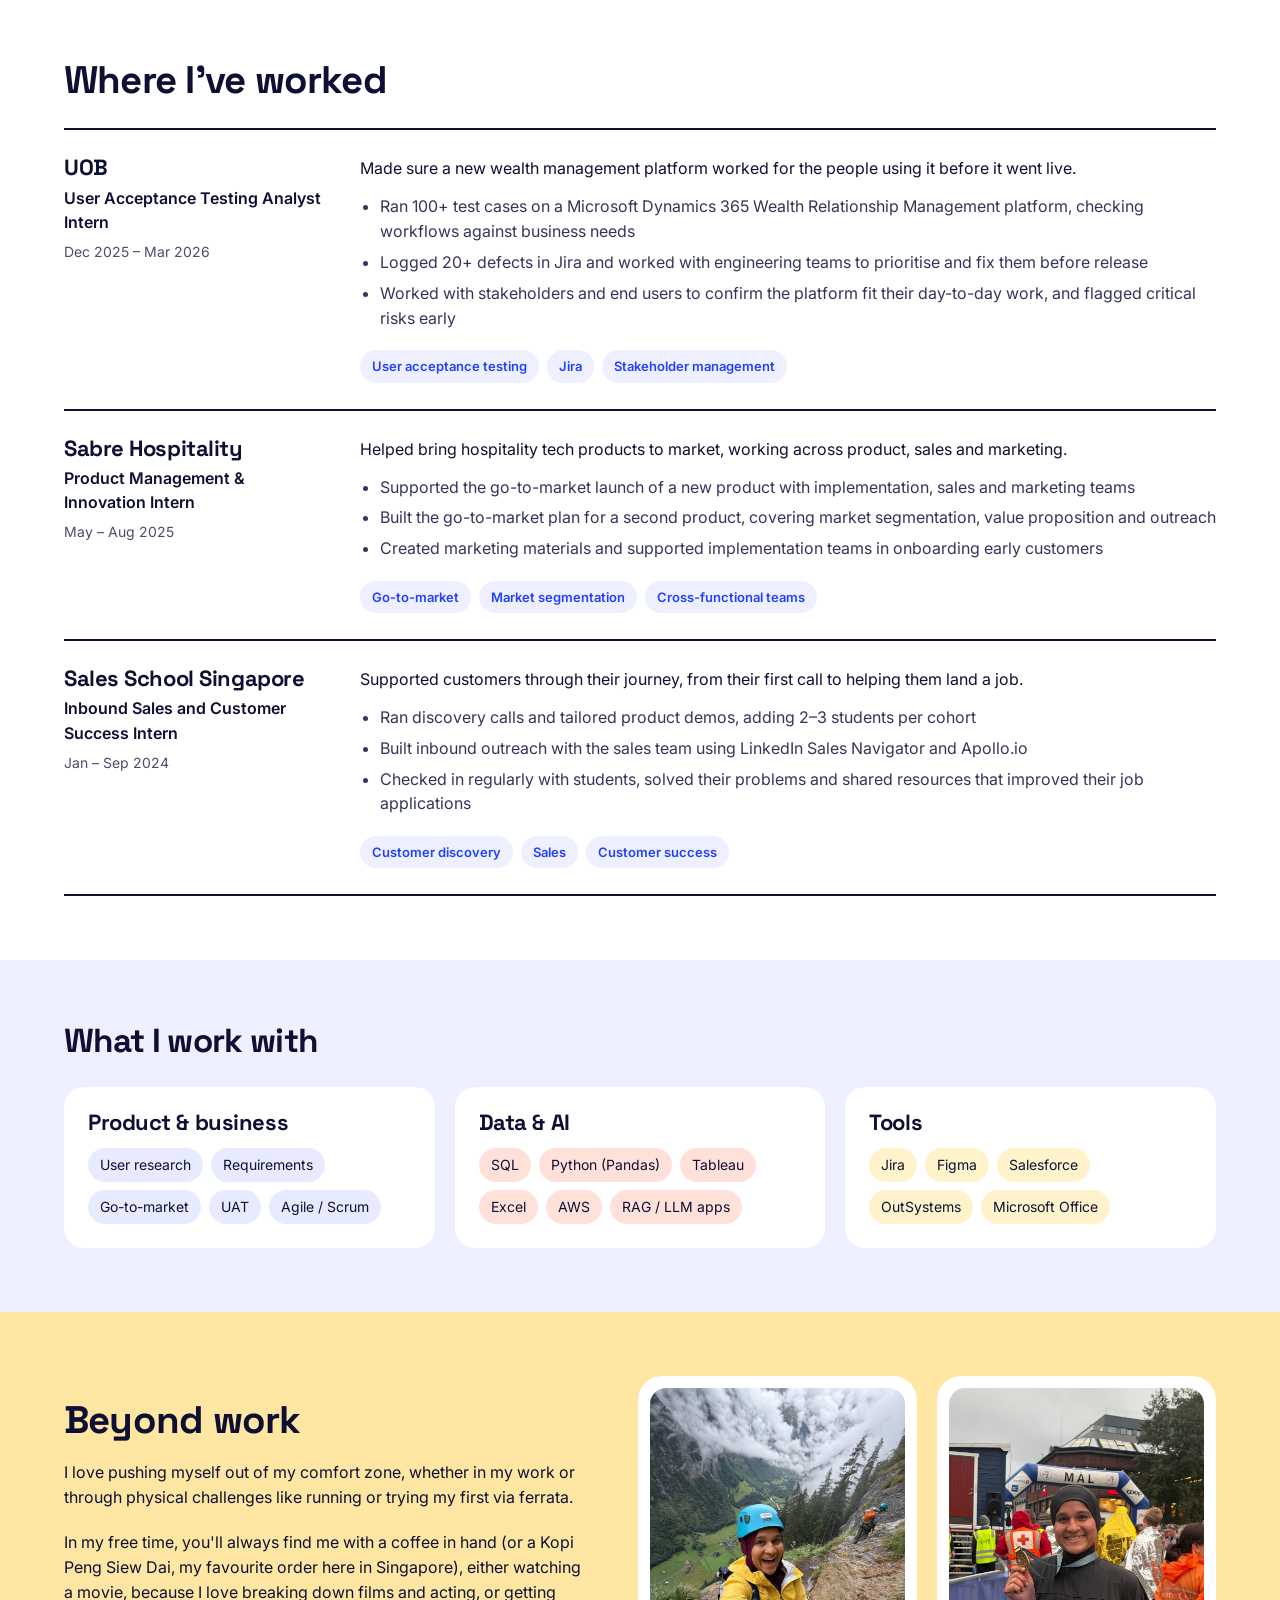
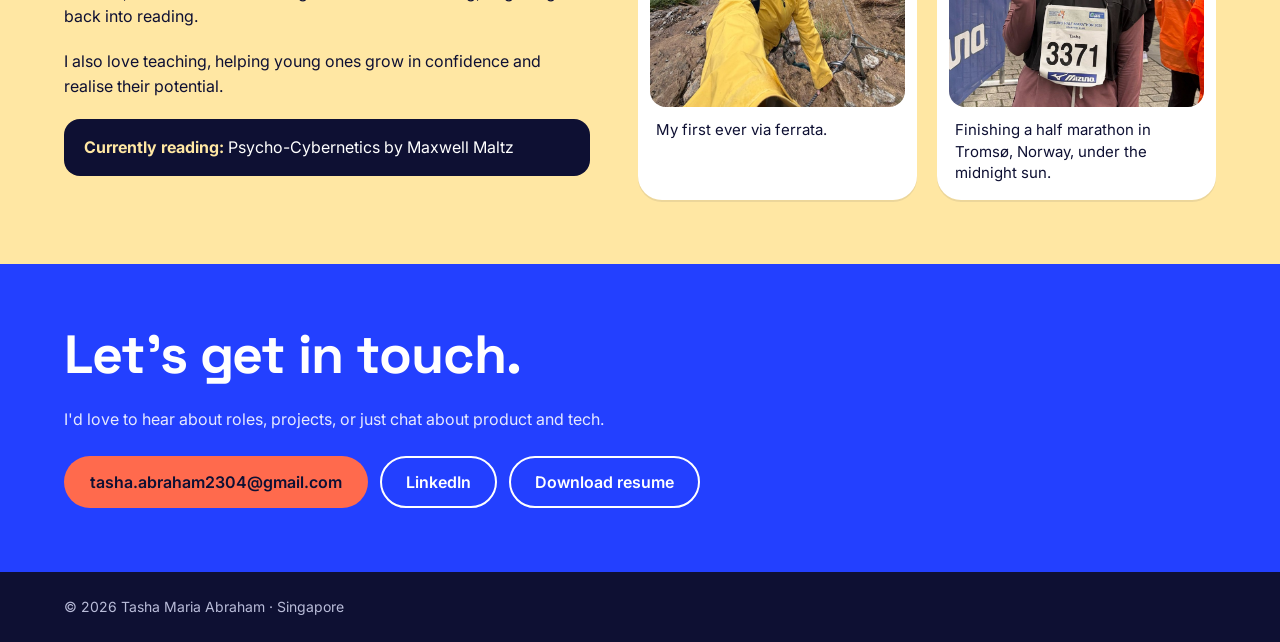
==== commit a730c67a: "changes" ====
--- a/index.html
+++ b/index.html
@@ -101,7 +101,7 @@
 </div>
 <div class="xp">
 <div class="stack" style="gap:6px"><h3>Sales School Singapore</h3><p style="font-weight:600">Inbound Sales and Customer Success Intern</p><p class="muted small">Jan – Sep 2024</p></div>
-<div class="stack" style="gap:14px"><p style="font-size:16px;line-height:1.5">Spoke with customers every day, from their first call to helping them land a job.</p>
+<div class="stack" style="gap:14px"><p style="font-size:16px;line-height:1.5">Supported customers through their journey, from their first call to helping them land a job.</p>
 <ul><li>Ran discovery calls and tailored product demos, adding 2–3 students per cohort</li><li>Built inbound outreach with the sales team using LinkedIn Sales Navigator and Apollo.io</li><li>Checked in regularly with students, solved their problems and shared resources that improved their job applications</li></ul>
 <div class="tags"><span>Customer discovery</span><span>Sales</span><span>Customer success</span></div></div>
 </div>
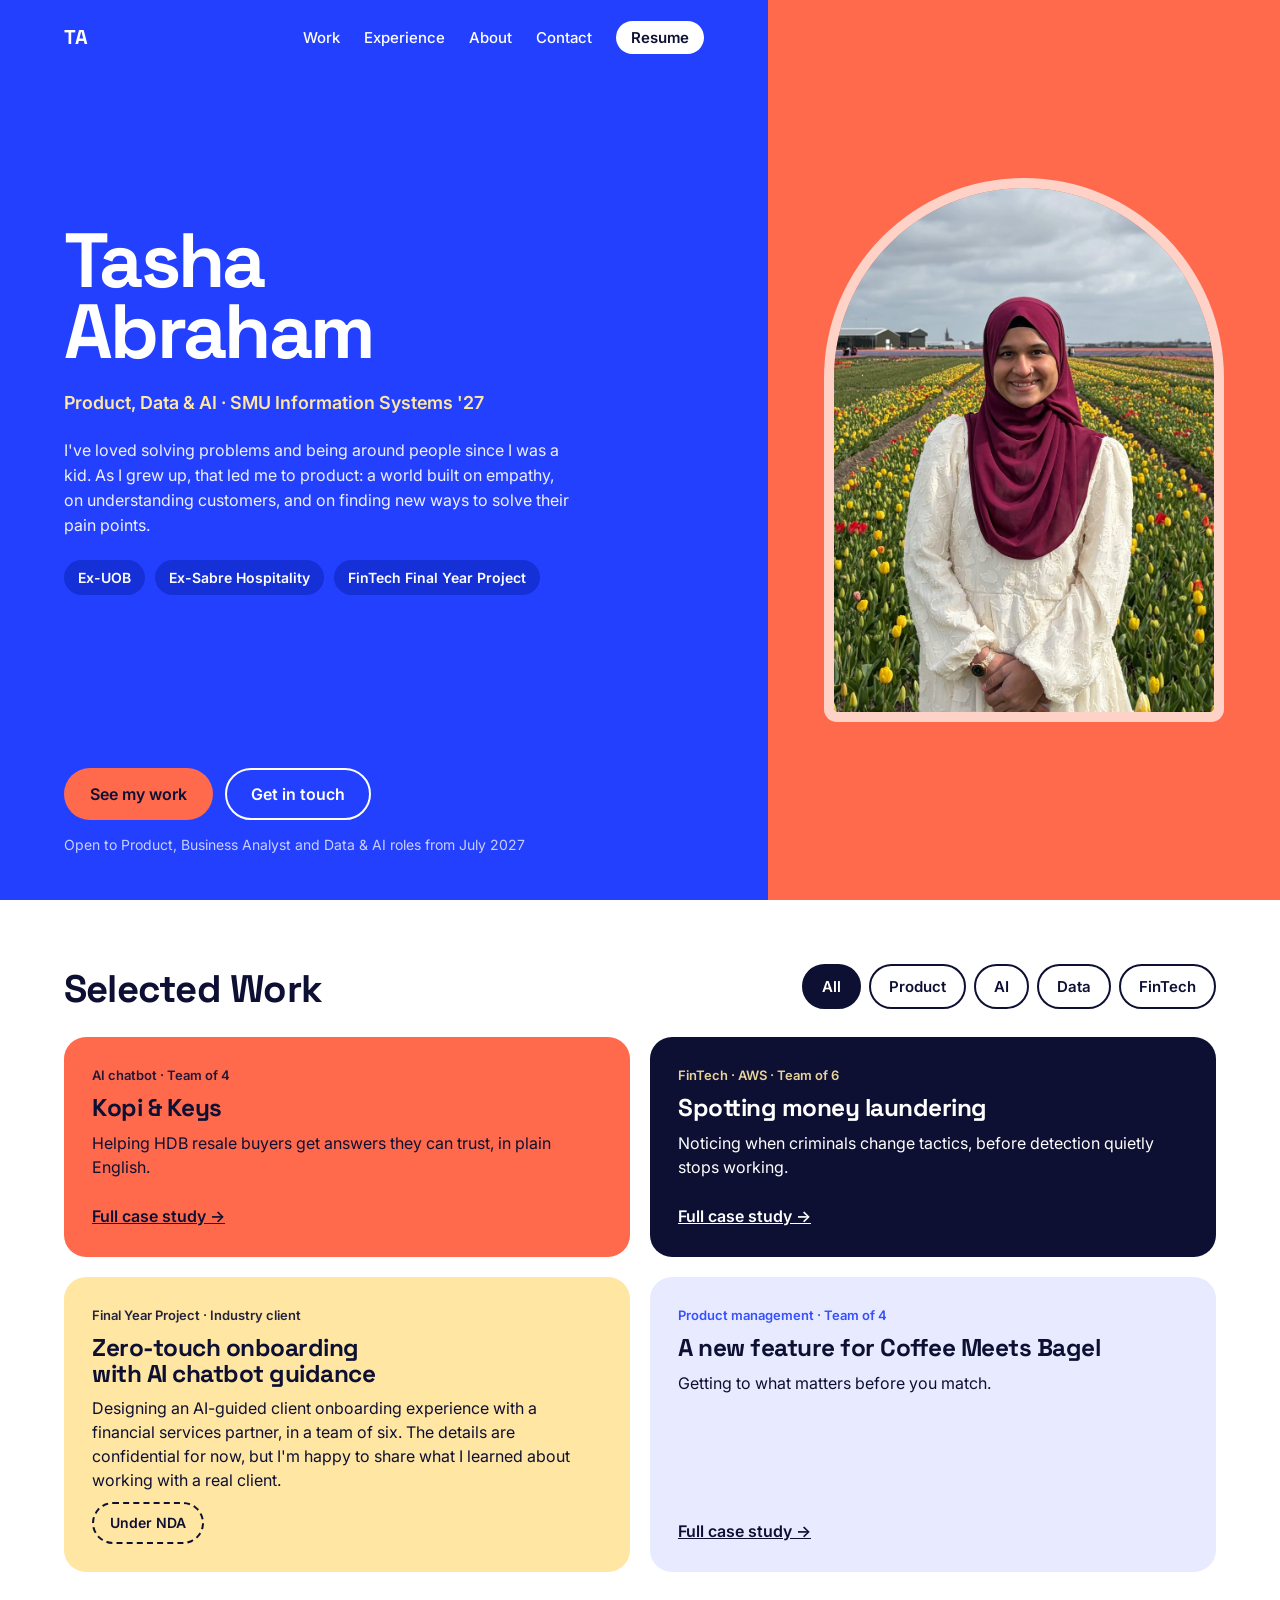
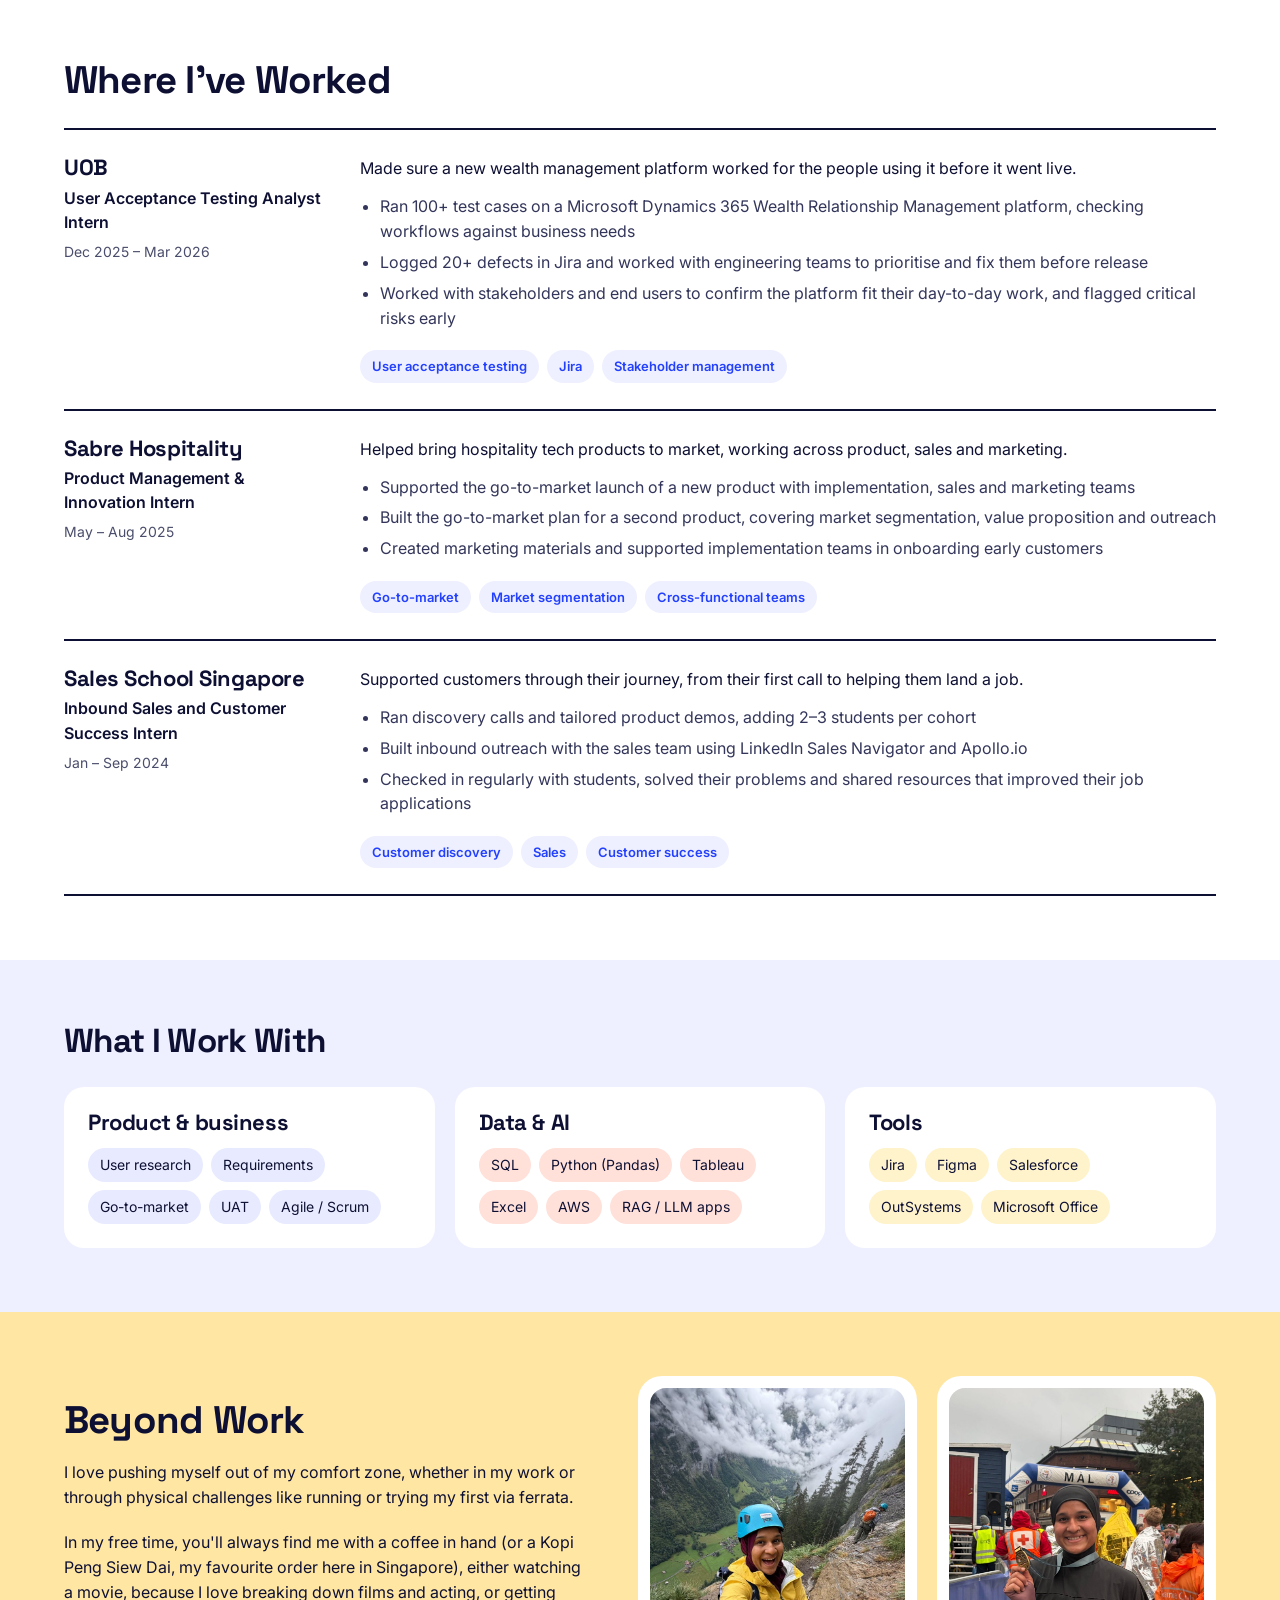
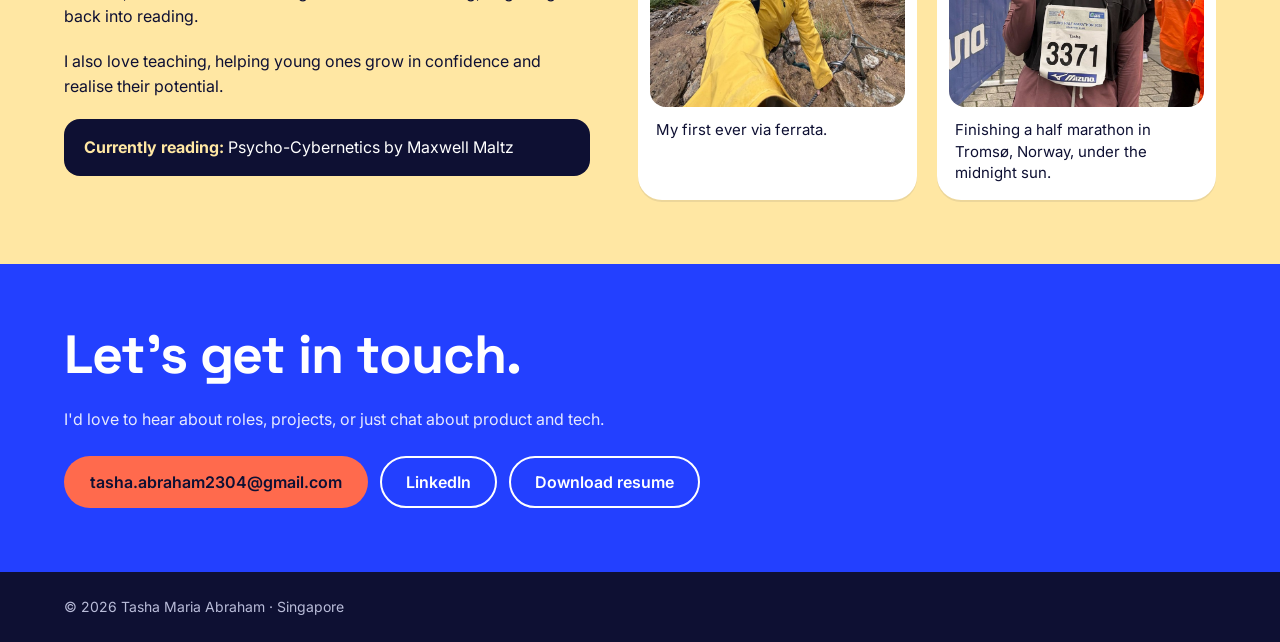
==== commit e65e9384: "Changes" ====
--- a/index.html
+++ b/index.html
@@ -4,7 +4,15 @@
 <meta charset="utf-8">
 <meta name="viewport" content="width=device-width, initial-scale=1">
 <title>Tasha Abraham</title>
-<meta name="description" content="Tasha Abraham: Product, Data & AI. SMU Information Systems, graduating July 2027.">
+<meta property="og:type" content="website">
+<meta property="og:title" content="Tasha Abraham | Product, Data &amp; AI">
+<meta property="og:description" content="Portfolio of Tasha Abraham, SMU Information Systems ’27: AI chatbot, anti-money laundering pipeline and product work, plus internships at UOB and Sabre.">
+<meta property="og:url" content="https://tash-abe2304.github.io/">
+<meta property="og:image" content="https://tash-abe2304.github.io/assets/og-image.jpg">
+<meta property="og:image:width" content="1200">
+<meta property="og:image:height" content="627">
+<meta name="twitter:card" content="summary_large_image">
+<meta name="description" content="Portfolio of Tasha Abraham, SMU Information Systems ’27: AI chatbot, anti-money laundering pipeline and product work, plus internships at UOB and Sabre.">
 <link rel="preconnect" href="https://fonts.googleapis.com">
 <link rel="preconnect" href="https://fonts.gstatic.com" crossorigin>
 <link href="https://fonts.googleapis.com/css2?family=Space+Grotesk:wght@500;700&family=Inter:wght@400;500;600&display=swap" rel="stylesheet">
@@ -41,7 +49,7 @@
 <section class="band" id="work">
 <div class="wrap stack" style="gap:28px">
 <div class="row" style="justify-content:space-between;align-items:flex-end;gap:20px">
-<h2 class="h2">Selected work</h2>
+<h2 class="h2">Selected Work</h2>
 <div class="filters" role="group" aria-label="Filter projects">
 <button class="filter" type="button" data-f="all" aria-pressed="true">All</button>
 <button class="filter" type="button" data-f="product" aria-pressed="false">Product</button>
@@ -86,7 +94,7 @@
 
 <section class="band" id="experience" style="padding-top:24px">
 <div class="wrap stack">
-<h2 class="h2" style="margin-bottom:28px">Where I've worked</h2>
+<h2 class="h2" style="margin-bottom:28px">Where I've Worked</h2>
 <div class="xp">
 <div class="stack" style="gap:6px"><h3>UOB</h3><p style="font-weight:600">User Acceptance Testing Analyst Intern</p><p class="muted small">Dec 2025 – Mar 2026</p></div>
 <div class="stack" style="gap:14px"><p style="font-size:16px;line-height:1.5">Made sure a new wealth management platform worked for the people using it before it went live.</p>
@@ -110,7 +118,7 @@
 
 <section class="band" style="background:var(--mist)">
 <div class="wrap stack" style="gap:28px">
-<h2 class="h2" style="font-size:clamp(25px,2.6vw,34px)">What I work with</h2>
+<h2 class="h2" style="font-size:clamp(25px,2.6vw,34px)">What I Work With</h2>
 <div class="grid3">
 <div class="panel"><h3 style="font-size:22px">Product &amp; business</h3><div class="pills"><span style="background:var(--lav)">User research</span><span style="background:var(--lav)">Requirements</span><span style="background:var(--lav)">Go-to-market</span><span style="background:var(--lav)">UAT</span><span style="background:var(--lav)">Agile / Scrum</span></div></div>
 <div class="panel"><h3 style="font-size:22px">Data &amp; AI</h3><div class="pills"><span style="background:#ffe1da">SQL</span><span style="background:#ffe1da">Python (Pandas)</span><span style="background:#ffe1da">Tableau</span><span style="background:#ffe1da">Excel</span><span style="background:#ffe1da">AWS</span><span style="background:#ffe1da">RAG / LLM apps</span></div></div>
@@ -122,7 +130,7 @@
 <section class="band" id="about" style="background:var(--butter)">
 <div class="wrap beyond">
 <div class="stack" style="gap:20px">
-<h2 class="h2">Beyond work</h2>
+<h2 class="h2">Beyond Work</h2>
 <p class="lead">I love pushing myself out of my comfort zone, whether in my work or through physical challenges like running or trying my first via ferrata.</p>
 <p class="lead">In my free time, you'll always find me with a coffee in hand (or a Kopi Peng Siew Dai, my favourite order here in Singapore), either watching a movie, because I love breaking down films and acting, or getting back into reading.</p>
 <p class="lead">I also love teaching, helping young ones grow in confidence and realise their potential.</p>
